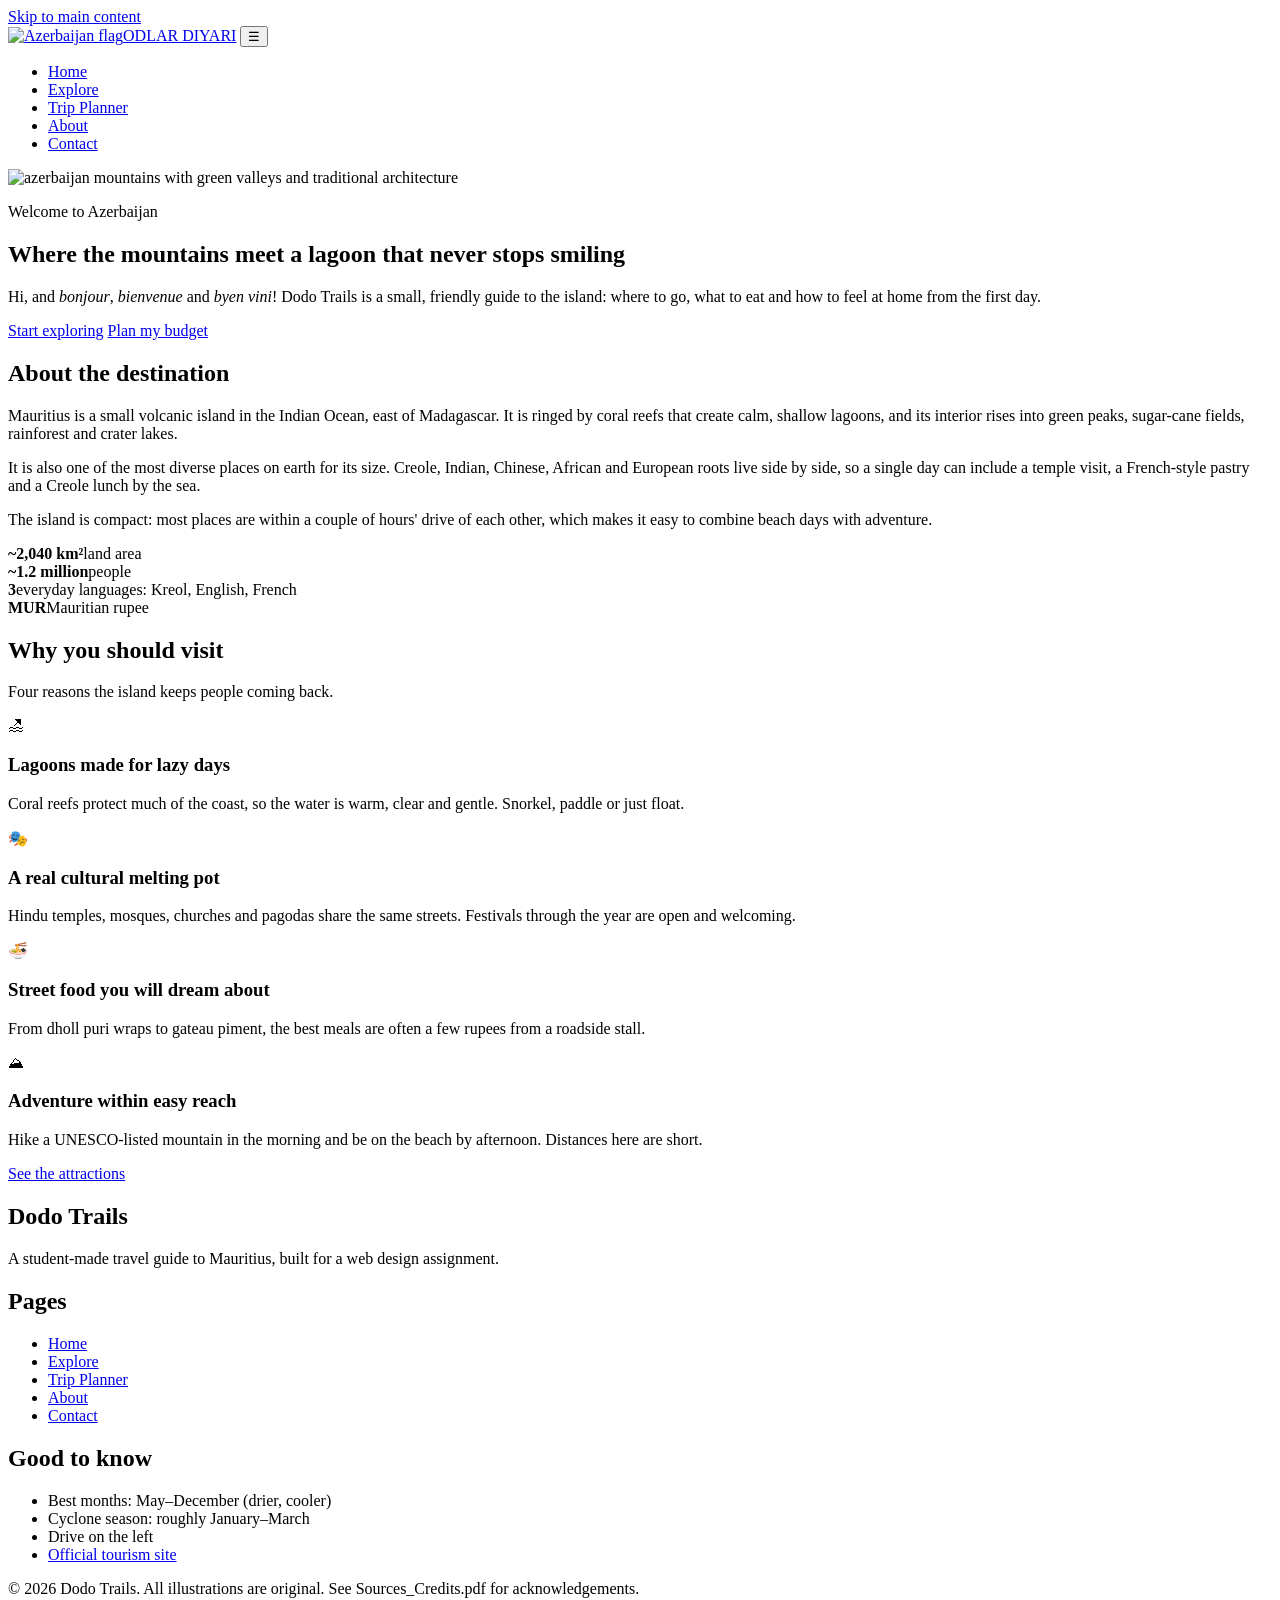
==== index.html @ 38f451b3 "addition of images" ====
<!DOCTYPE html>
<html lang="en">
<head>
  <meta charset="UTF-8">
  <meta name="viewport" content="width=device-width, initial-scale=1">
  <meta name="description" content="ODLAR DIYARI - Your guide to Azerbaijan: discover ancient heritage, breathtaking mountains, vibrant culture, and unforgettable adventures in the Land of Fire.">
  <title>ODLAR DIYARI | Discover Azerbaijan</title>
  <link rel="icon" type="image/svg+xml" href="images/azerbaijan-flag.png">
  <link rel="stylesheet" href="css/style.css">
</head>
<body>
  <a class="skip-link" href="#main">Skip to main content</a>

  <header class="site-header">
    <nav class="container nav" aria-label="Main navigation">
      <a class="brand" href="index.html"><img src="images/azerbaijan-flag.svg" alt="Azerbaijan flag">ODLAR DIYARI</a>
      <button class="nav__toggle" aria-expanded="false" aria-controls="menu" aria-label="Toggle menu">&#9776;</button>
      <ul class="nav__list" id="menu">
        <li><a href="index.html" aria-current="page">Home</a></li>
        <li><a href="explore.html">Explore</a></li>
        <li><a href="planner.html">Trip Planner</a></li>
        <li><a href="about.html">About</a></li>
        <li><a href="contact.html">Contact</a></li>
      </ul>
    </nav>
  </header>

  <main id="main">
    <!-- Hero banner -->
    <section class="hero" aria-labelledby="hero-title">
      <img class="hero__img" src="images/azerbaijan-mountains.jpg" alt="azerbaijan mountains with green valleys and traditional architecture" loading="lazy">
      <div class="hero__overlay">
        <div class="container hero__text">
          <p class="eyebrow">Welcome to Azerbaijan</p>
          <h1 id="hero-title">Where the mountains meet a lagoon that never stops smiling</h1>
          <p>Hi, and <em>bonjour</em>, <em>bienvenue</em> and <em>byen vini</em>! Dodo Trails is a small, friendly guide to the island: where to go, what to eat and how to feel at home from the first day.</p>
          <div class="btn-row">
            <a class="btn" href="explore.html">Start exploring</a>
            <a class="btn btn--ghost" href="planner.html">Plan my budget</a>
          </div>
        </div>
      </div>
    </section>

    <!-- About the destination -->
    <section class="section" aria-labelledby="about-dest">
      <div class="container grid grid--2">
        <div>
          <h2 id="about-dest">About the destination</h2>
          <p>Mauritius is a small volcanic island in the Indian Ocean, east of Madagascar. It is ringed by coral reefs that create calm, shallow lagoons, and its interior rises into green peaks, sugar-cane fields, rainforest and crater lakes.</p>
          <p>It is also one of the most diverse places on earth for its size. Creole, Indian, Chinese, African and European roots live side by side, so a single day can include a temple visit, a French-style pastry and a Creole lunch by the sea.</p>
          <p>The island is compact: most places are within a couple of hours' drive of each other, which makes it easy to combine beach days with adventure.</p>
        </div>
        <div>
          <div class="facts" role="list" aria-label="Quick facts">
            <div class="fact" role="listitem"><strong>~2,040 km&sup2;</strong>land area</div>
            <div class="fact" role="listitem"><strong>~1.2 million</strong>people</div>
            <div class="fact" role="listitem"><strong>3</strong>everyday languages: Kreol, English, French</div>
            <div class="fact" role="listitem"><strong>MUR</strong>Mauritian rupee</div>
          </div>
        </div>
      </div>
    </section>

    <!-- Reasons to visit -->
    <section class="section section--alt" aria-labelledby="reasons">
      <div class="container">
        <h2 id="reasons">Why you should visit</h2>
        <p class="section__intro">Four reasons the island keeps people coming back.</p>
        <div class="grid grid--3 mt">
          <article class="card card--reason">
            <span class="icon" aria-hidden="true">&#127958;</span>
            <h3>Lagoons made for lazy days</h3>
            <p>Coral reefs protect much of the coast, so the water is warm, clear and gentle. Snorkel, paddle or just float.</p>
          </article>
          <article class="card card--reason">
            <span class="icon" aria-hidden="true">&#127917;</span>
            <h3>A real cultural melting pot</h3>
            <p>Hindu temples, mosques, churches and pagodas share the same streets. Festivals through the year are open and welcoming.</p>
          </article>
          <article class="card card--reason">
            <span class="icon" aria-hidden="true">&#127836;</span>
            <h3>Street food you will dream about</h3>
            <p>From dholl puri wraps to gateau piment, the best meals are often a few rupees from a roadside stall.</p>
          </article>
          <article class="card card--reason">
            <span class="icon" aria-hidden="true">&#9968;</span>
            <h3>Adventure within easy reach</h3>
            <p>Hike a UNESCO-listed mountain in the morning and be on the beach by afternoon. Distances here are short.</p>
          </article>
        </div>
        <p class="center mt"><a class="btn" href="explore.html">See the attractions</a></p>
      </div>
    </section>
  </main>

  <footer class="site-footer">
    <div class="container grid grid--3">
      <div>
        <h2>Dodo Trails</h2>
        <p>A student-made travel guide to Mauritius, built for a web design assignment.</p>
      </div>
      <div>
        <h2>Pages</h2>
        <ul>
          <li><a href="index.html">Home</a></li>
          <li><a href="explore.html">Explore</a></li>
          <li><a href="planner.html">Trip Planner</a></li>
          <li><a href="about.html">About</a></li>
          <li><a href="contact.html">Contact</a></li>
        </ul>
      </div>
      <div>
        <h2>Good to know</h2>
        <ul>
          <li>Best months: May&ndash;December (drier, cooler)</li>
          <li>Cyclone season: roughly January&ndash;March</li>
          <li>Drive on the left</li>
          <li><a href="https://www.mymauritius.travel" target="_blank" rel="noopener noreferrer">Official tourism site</a></li>
        </ul>
      </div>
    </div>
    <div class="container footer__bottom">
      &copy; <span id="year">2026</span> Dodo Trails. All illustrations are original. See Sources_Credits.pdf for acknowledgements.
    </div>
  </footer>
  <script src="js/script.js"></script>
</body>
</html>
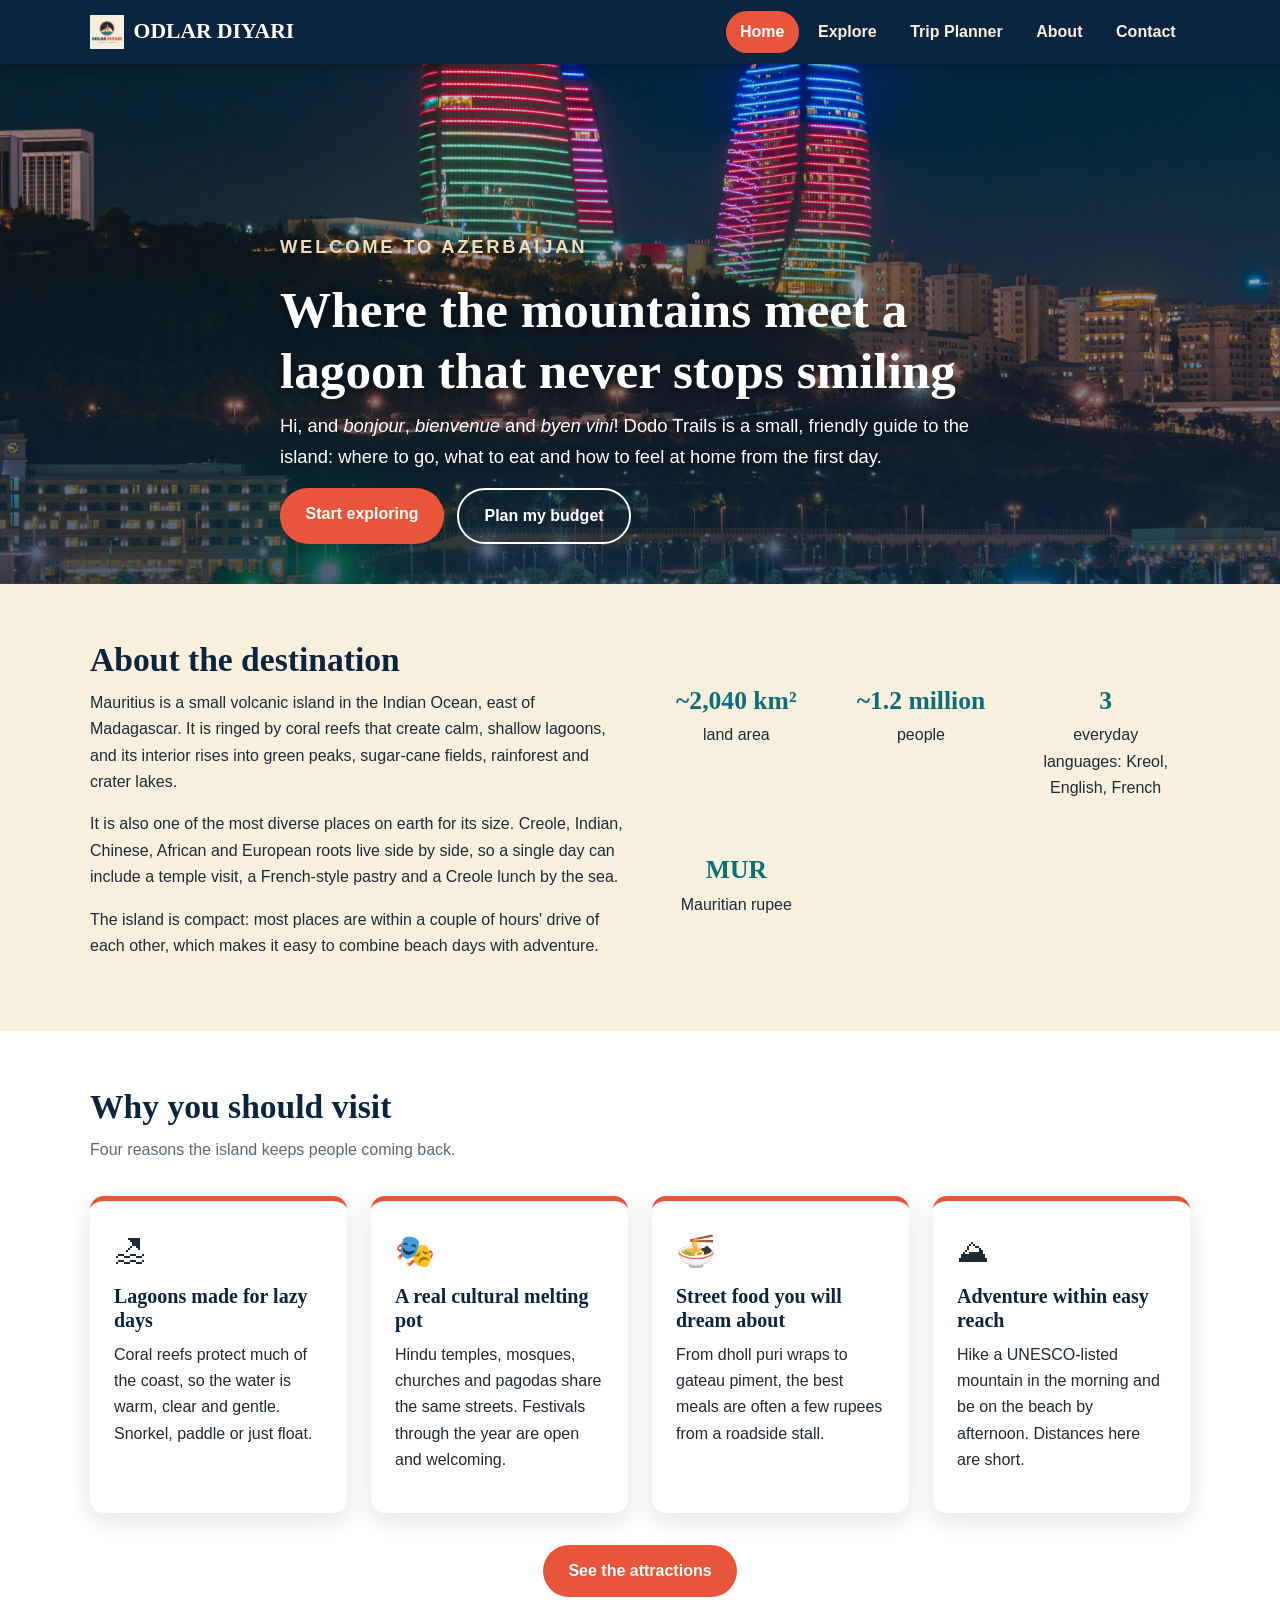
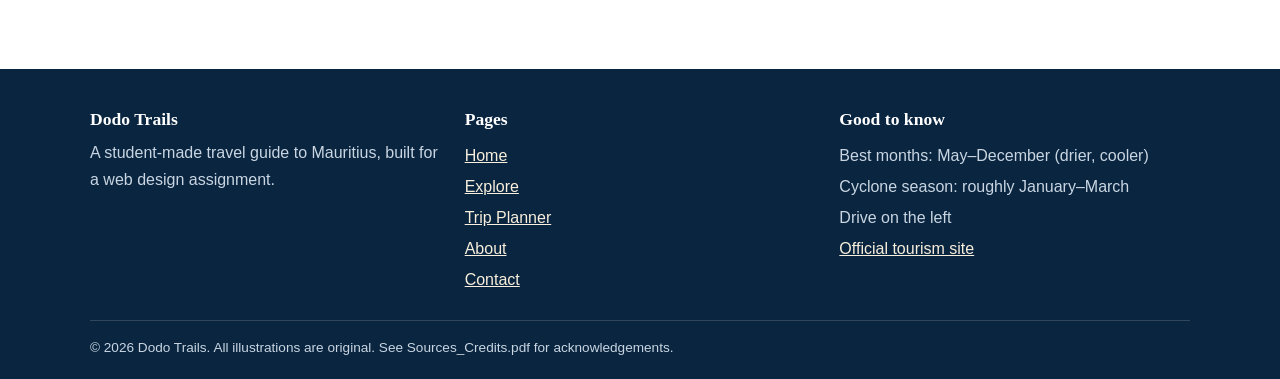
==== commit 9bc2ce4d: "adding logo images and editing index.html" ====
--- a/index.html
+++ b/index.html
@@ -5,15 +5,15 @@
   <meta name="viewport" content="width=device-width, initial-scale=1">
   <meta name="description" content="ODLAR DIYARI - Your guide to Azerbaijan: discover ancient heritage, breathtaking mountains, vibrant culture, and unforgettable adventures in the Land of Fire.">
   <title>ODLAR DIYARI | Discover Azerbaijan</title>
-  <link rel="icon" type="image/svg+xml" href="images/azerbaijan-flag.png">
-  <link rel="stylesheet" href="css/style.css">
+  <link rel="icon" type="image/png" href="odlar-diyari-favicon-512.png">
+  <link rel="stylesheet" href="css/styles.css">
 </head>
 <body>
   <a class="skip-link" href="#main">Skip to main content</a>
 
   <header class="site-header">
     <nav class="container nav" aria-label="Main navigation">
-      <a class="brand" href="index.html"><img src="images/azerbaijan-flag.svg" alt="Azerbaijan flag">ODLAR DIYARI</a>
+      <a class="brand" href="index.html"><img src="images/odlar-diyari-logo-stacked.png" alt="Azerbaijan night view">ODLAR DIYARI</a>
       <button class="nav__toggle" aria-expanded="false" aria-controls="menu" aria-label="Toggle menu">&#9776;</button>
       <ul class="nav__list" id="menu">
         <li><a href="index.html" aria-current="page">Home</a></li>
@@ -28,7 +28,7 @@
   <main id="main">
     <!-- Hero banner -->
     <section class="hero" aria-labelledby="hero-title">
-      <img class="hero__img" src="images/azerbaijan-mountains.jpg" alt="azerbaijan mountains with green valleys and traditional architecture" loading="lazy">
+      <img class="hero__img" src="images/azerbaijan_nightview.jpg" alt="azerbaijan mountains with green valleys and traditional architecture" loading="lazy">
       <div class="hero__overlay">
         <div class="container hero__text">
           <p class="eyebrow">Welcome to Azerbaijan</p>
--- a/css/styles.css
+++ b/css/styles.css
@@ -0,0 +1,212 @@
+/* 1. Design tokens ---------------------------------------- */
+:root {
+  --lagoon: #0b6e79;
+  --lagoon-dark: #08505a;
+  --navy: #0a2540;
+  --coral: #e8553a;
+  --coral-dark: #c43f27;
+  --sand: #f8efdc;
+  --sand-dark: #ecdcb8;
+  --leaf: #2f7d4f;
+  --ink: #1d2b36;
+  --muted: #5a6b78;
+  --white: #ffffff;
+  --radius: 14px;
+  --shadow: 0 8px 24px rgba(10, 37, 64, 0.12);
+  --max: 1100px;
+  --font-body: "Segoe UI", Roboto, "Helvetica Neue", Arial, sans-serif;
+  --font-head: Georgia, "Times New Roman", serif;
+}
+
+/* 2. Base -------------------------------------------------- */
+*, *::before, *::after { box-sizing: border-box; }
+html { scroll-behavior: smooth; }
+body {
+  margin: 0;
+  font-family: var(--font-body);
+  color: var(--ink);
+  background: var(--sand);
+  line-height: 1.65;
+}
+img { max-width: 100%; height: auto; display: block; }
+h1, h2, h3 { font-family: var(--font-head); line-height: 1.2; color: var(--navy); margin: 0 0 .6rem; }
+h1 { font-size: clamp(2rem, 5vw, 3.2rem); }
+h2 { font-size: clamp(1.5rem, 3vw, 2.1rem); }
+h3 { font-size: 1.25rem; }
+p { margin: 0 0 1rem; }
+a { color: var(--lagoon); }
+a:hover { color: var(--coral-dark); }
+:focus-visible { outline: 3px solid var(--coral); outline-offset: 3px; }
+
+.skip-link {
+  position: absolute; left: -999px; top: 0;
+  background: var(--navy); color: var(--white); padding: .6rem 1rem; z-index: 200;
+}
+.skip-link:focus { left: 0; }
+
+/* 3. Layout ------------------------------------------------ */
+.container { width: min(100% - 2rem, var(--max)); margin-inline: auto; }
+.section { padding: 3.5rem 0; }
+.section--alt { background: var(--white); }
+.section__intro { max-width: 640px; color: var(--muted); }
+.grid { display: grid; gap: 1.5rem; }
+.grid--3 { grid-template-columns: repeat(auto-fit, minmax(250px, 1fr)); }
+.grid--2 { grid-template-columns: repeat(auto-fit, minmax(300px, 1fr)); }
+
+/* 4. Header / navigation ---------------------------------- */
+.site-header {
+  background: var(--navy);
+  position: sticky; top: 0; z-index: 100;
+  box-shadow: 0 2px 10px rgba(0,0,0,.25);
+}
+.nav { display: flex; align-items: center; justify-content: space-between; min-height: 64px; }
+.brand {
+  display: flex; align-items: center; gap: .6rem;
+  color: var(--white); text-decoration: none;
+  font-family: var(--font-head); font-size: 1.35rem; font-weight: bold;
+}
+.brand img { width: 34px; height: 34px; }
+.brand:hover { color: var(--sand); }
+.nav__toggle {
+  display: none; background: none; border: 2px solid var(--sand);
+  color: var(--sand); font-size: 1.3rem; border-radius: 8px; padding: .2rem .6rem; cursor: pointer;
+}
+.nav__list { list-style: none; display: flex; gap: .3rem; margin: 0; padding: 0; }
+.nav__list a {
+  display: block; padding: .5rem .9rem; border-radius: 999px;
+  color: var(--sand); text-decoration: none; font-weight: 600;
+}
+.nav__list a:hover { background: rgba(255,255,255,.12); color: var(--white); }
+.nav__list a[aria-current="page"] { background: var(--coral); color: var(--white); }
+
+/* 5. Hero -------------------------------------------------- */
+.hero { position: relative; color: var(--white); background: var(--lagoon-dark); overflow: hidden; }
+.hero__img { width: 100%; height: 520px; object-fit: cover; }
+.hero__overlay {
+  position: absolute; inset: 0;
+  background: linear-gradient(180deg, rgba(10,37,64,.15) 0%, rgba(10,37,64,.72) 100%);
+  display: flex; align-items: flex-end;
+}
+.hero__text { padding-bottom: 2.5rem; max-width: 720px; }
+.hero__text h1 { color: var(--white); text-shadow: 0 2px 10px rgba(0,0,0,.4); }
+.hero__text p { font-size: 1.15rem; text-shadow: 0 1px 6px rgba(0,0,0,.5); }
+.eyebrow { text-transform: uppercase; letter-spacing: .15em; font-size: .8rem; font-weight: 700; color: var(--sand-dark); }
+.page-banner { background: linear-gradient(135deg, var(--lagoon), var(--navy)); color: var(--white); padding: 3rem 0; }
+.page-banner h1 { color: var(--white); margin-bottom: .3rem; }
+.page-banner p { margin: 0; max-width: 640px; color: #dff3f4; }
+
+.btn {
+  display: inline-block; background: var(--coral); color: var(--white);
+  border: 0; border-radius: 999px; padding: .8rem 1.6rem;
+  font: inherit; font-weight: 700; text-decoration: none; cursor: pointer;
+  transition: transform .15s ease, background .15s ease;
+}
+.btn:hover { background: var(--coral-dark); color: var(--white); transform: translateY(-2px); }
+.btn--ghost { background: transparent; border: 2px solid var(--white); }
+.btn--ghost:hover { background: var(--white); color: var(--navy); }
+.btn-row { display: flex; gap: .8rem; flex-wrap: wrap; margin-top: 1rem; }
+
+/* 6. Cards ------------------------------------------------- */
+.card {
+  background: var(--white); border-radius: var(--radius);
+  box-shadow: var(--shadow); overflow: hidden; display: flex; flex-direction: column;
+}
+.card__body { padding: 1.2rem 1.3rem 1.4rem; }
+.card--reason { padding: 1.5rem; border-top: 5px solid var(--coral); }
+.card--reason .icon { font-size: 2rem; display: block; margin-bottom: .4rem; }
+.facts { display: grid; grid-template-columns: repeat(auto-fit, minmax(150px, 1fr)); gap: 1rem; margin-top: 1.5rem; }
+.fact { background: var(--sand); border-radius: var(--radius); padding: 1rem; text-align: center; }
+.fact strong { display: block; font-family: var(--font-head); font-size: 1.6rem; color: var(--lagoon); }
+
+/* 7. Explore ----------------------------------------------- */
+.attraction { display: grid; grid-template-columns: 1fr 1fr; gap: 2rem; align-items: center; margin-bottom: 2.5rem; }
+.attraction:nth-child(even) .attraction__img { order: 2; }
+.attraction__img { border-radius: var(--radius); box-shadow: var(--shadow); width: 100%; }
+.tag { display: inline-block; background: var(--sand-dark); color: var(--navy); border-radius: 999px; padding: .15rem .7rem; font-size: .8rem; font-weight: 700; margin-right: .3rem; }
+.dish-list { list-style: none; padding: 0; margin: 0; }
+.dish-list li { padding: .6rem 0; border-bottom: 1px dashed var(--sand-dark); }
+.dish-list strong { color: var(--coral-dark); }
+.callout { background: var(--lagoon); color: var(--white); border-radius: var(--radius); padding: 1.5rem 1.8rem; }
+.callout a { color: var(--sand); font-weight: 700; }
+
+/* 8. About ------------------------------------------------- */
+.profile { display: grid; grid-template-columns: 220px 1fr; gap: 2rem; align-items: center; }
+.profile__pic { width: 220px; height: 220px; border-radius: 50%; border: 6px solid var(--white); box-shadow: var(--shadow); object-fit: cover; }
+.skill-list { list-style: none; padding: 0; margin: 0; display: flex; flex-wrap: wrap; gap: .5rem; }
+.skill-list li { background: var(--navy); color: var(--sand); border-radius: 999px; padding: .3rem .9rem; font-size: .9rem; }
+.skill-list--soft li { background: var(--coral); color: var(--white); }
+.contact-list { list-style: none; padding: 0; margin: 0; }
+.contact-list li { padding: .4rem 0; }
+
+/* 9. Forms ------------------------------------------------- */
+.form-card { background: var(--white); border-radius: var(--radius); box-shadow: var(--shadow); padding: 2rem; }
+fieldset { border: 1px solid var(--sand-dark); border-radius: var(--radius); margin: 0 0 1.4rem; padding: 1rem 1.2rem 1.2rem; }
+legend { font-weight: 700; color: var(--navy); padding: 0 .5rem; }
+.field { margin-bottom: 1rem; }
+.field label, .field .label { display: block; font-weight: 600; margin-bottom: .3rem; }
+.req { color: var(--coral-dark); }
+input[type="text"], input[type="email"], input[type="tel"], input[type="date"],
+input[type="number"], select, textarea {
+  width: 100%; font: inherit; padding: .65rem .8rem;
+  border: 2px solid var(--sand-dark); border-radius: 10px; background: #fffdf8; color: var(--ink);
+}
+input:focus, select:focus, textarea:focus { border-color: var(--lagoon); outline: none; box-shadow: 0 0 0 3px rgba(11,110,121,.2); }
+input:user-invalid, textarea:user-invalid, select:user-invalid { border-color: var(--coral); }
+textarea { min-height: 130px; resize: vertical; }
+.inline-options { display: flex; flex-wrap: wrap; gap: .4rem 1.4rem; }
+.inline-options label { font-weight: 400; display: flex; align-items: center; gap: .4rem; margin: 0; }
+input[type="range"] { width: 100%; accent-color: var(--coral); }
+.hint { font-size: .85rem; color: var(--muted); margin: .25rem 0 0; }
+.confirmation { display: none; border: 3px solid var(--leaf); background: #eaf6ee; border-radius: var(--radius); padding: 1.5rem 1.8rem; margin-bottom: 1.5rem; }
+.confirmation.is-visible { display: block; animation: pop .35s ease; }
+.confirmation h2 { color: var(--leaf); }
+.confirmation ol { padding-left: 1.2rem; }
+@keyframes pop { from { opacity: 0; transform: translateY(-8px); } to { opacity: 1; transform: none; } }
+
+/* 10. Planner ---------------------------------------------- */
+.planner { display: grid; grid-template-columns: 1.2fr 1fr; gap: 2rem; align-items: start; }
+.result { background: var(--navy); color: var(--white); border-radius: var(--radius); padding: 1.6rem; position: sticky; top: 84px; }
+.result h2 { color: var(--white); }
+.result table { width: 100%; border-collapse: collapse; margin: 1rem 0; }
+.result td { padding: .4rem 0; border-bottom: 1px solid rgba(255,255,255,.2); }
+.result td:last-child { text-align: right; }
+.result .total td { font-weight: 700; font-size: 1.2rem; border-bottom: 0; color: var(--sand); }
+.result .note { font-size: .82rem; color: #bcd0e0; }
+.check-grid { display: grid; gap: .5rem; }
+.check-grid label { display: flex; gap: .6rem; align-items: center; background: var(--sand); border-radius: 10px; padding: .6rem .8rem; font-weight: 400; margin: 0; }
+.check-grid .price { margin-left: auto; color: var(--muted); font-size: .9rem; white-space: nowrap; }
+
+/* 11. Footer ----------------------------------------------- */
+.site-footer { background: var(--navy); color: #c9d6e2; padding: 2.5rem 0 1.2rem; margin-top: 0; }
+.site-footer h2 { color: var(--white); font-size: 1.1rem; }
+.site-footer a { color: var(--sand); }
+.site-footer ul { list-style: none; margin: 0; padding: 0; }
+.site-footer li { padding: .15rem 0; }
+.footer__bottom { border-top: 1px solid rgba(255,255,255,.15); margin-top: 1.5rem; padding-top: 1rem; font-size: .85rem; }
+
+/* 12. Utilities -------------------------------------------- */
+.center { text-align: center; }
+.mt { margin-top: 2rem; }
+.visually-hidden { position: absolute; width: 1px; height: 1px; overflow: hidden; clip: rect(0 0 0 0); white-space: nowrap; }
+
+/* 13. Responsive ------------------------------------------- */
+@media (max-width: 800px) {
+  .nav__toggle { display: block; }
+  .nav__list {
+    display: none; position: absolute; top: 64px; left: 0; right: 0;
+    flex-direction: column; background: var(--navy); padding: .6rem 1rem 1rem; gap: .2rem;
+  }
+  .nav__list.is-open { display: flex; }
+  .hero__img { height: 420px; }
+  .attraction, .profile, .planner { grid-template-columns: 1fr; }
+  .attraction:nth-child(even) .attraction__img { order: 0; }
+  .profile__pic { margin-inline: auto; }
+  .result { position: static; }
+}
+@media (prefers-reduced-motion: reduce) {
+  * { animation: none !important; transition: none !important; scroll-behavior: auto !important; }
+}
+@media print {
+  .site-header, .site-footer, .btn { display: none; }
+  body { background: #fff; }
+}
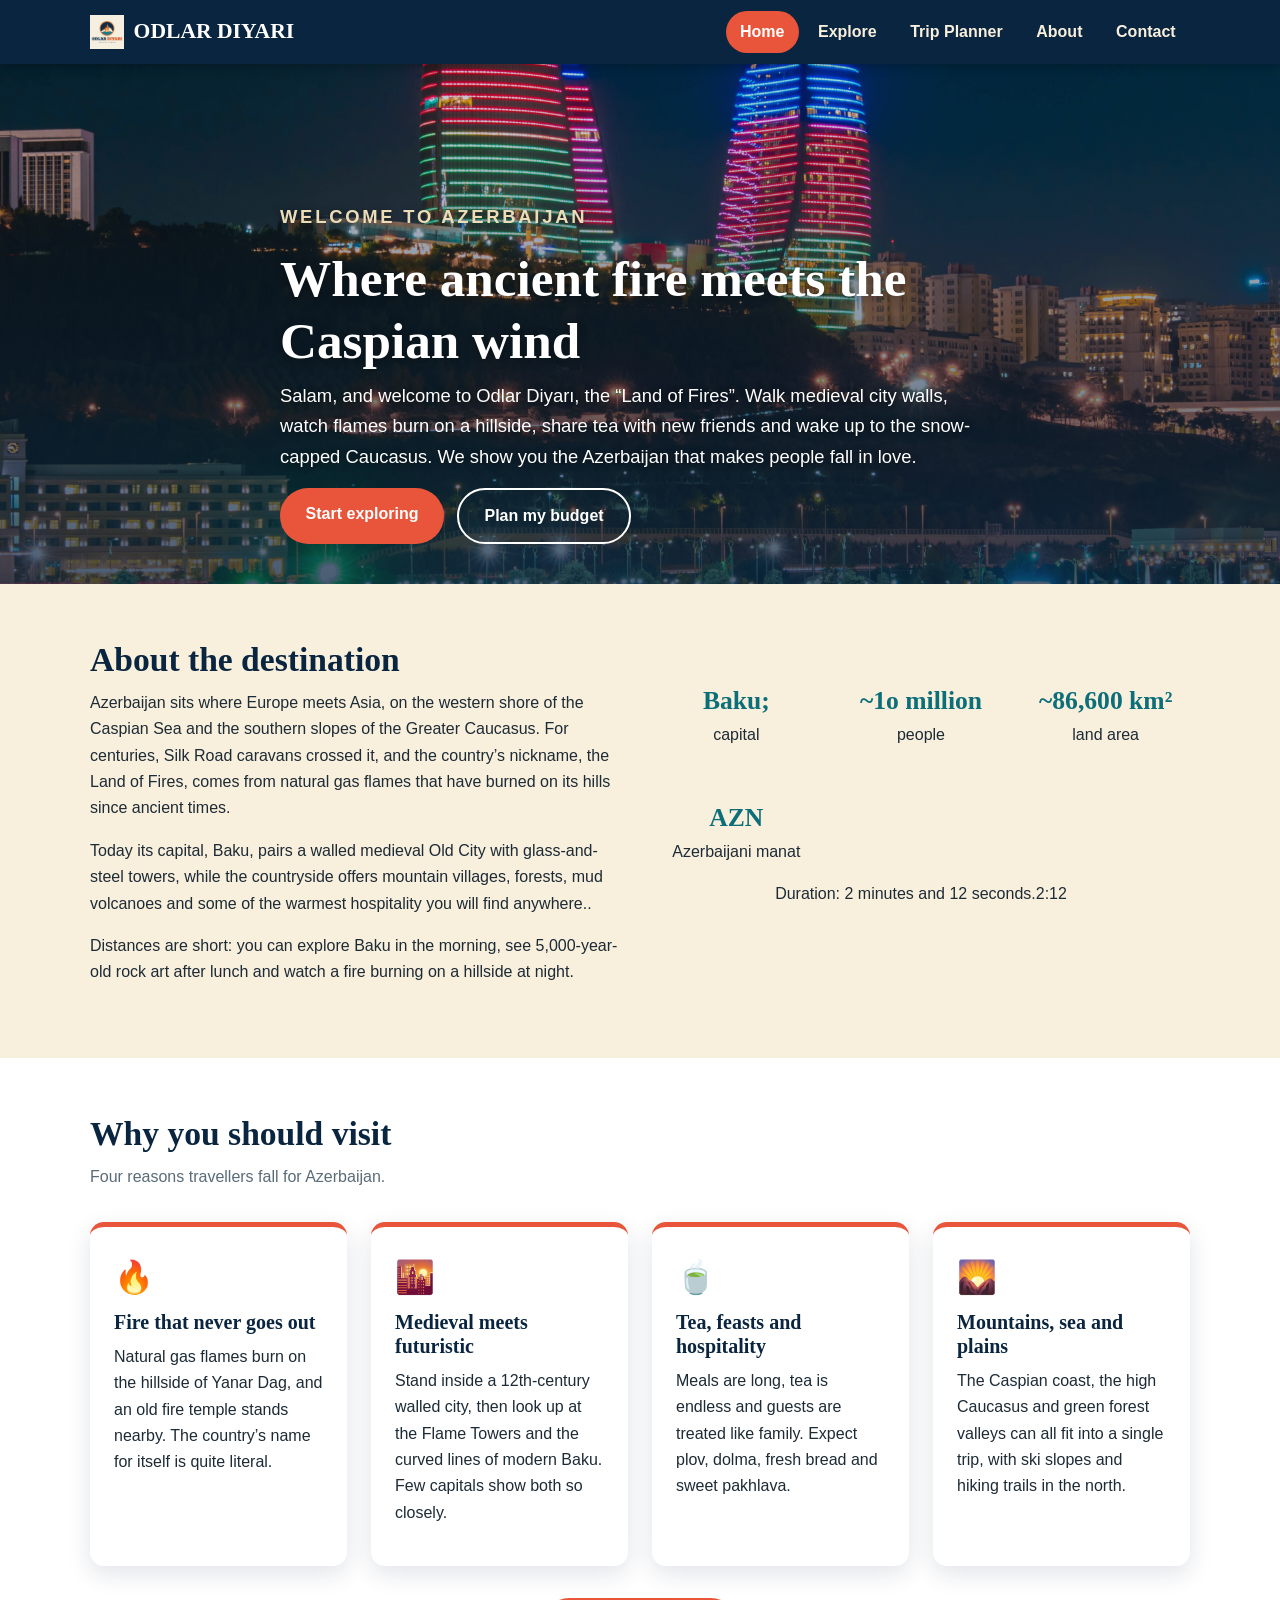
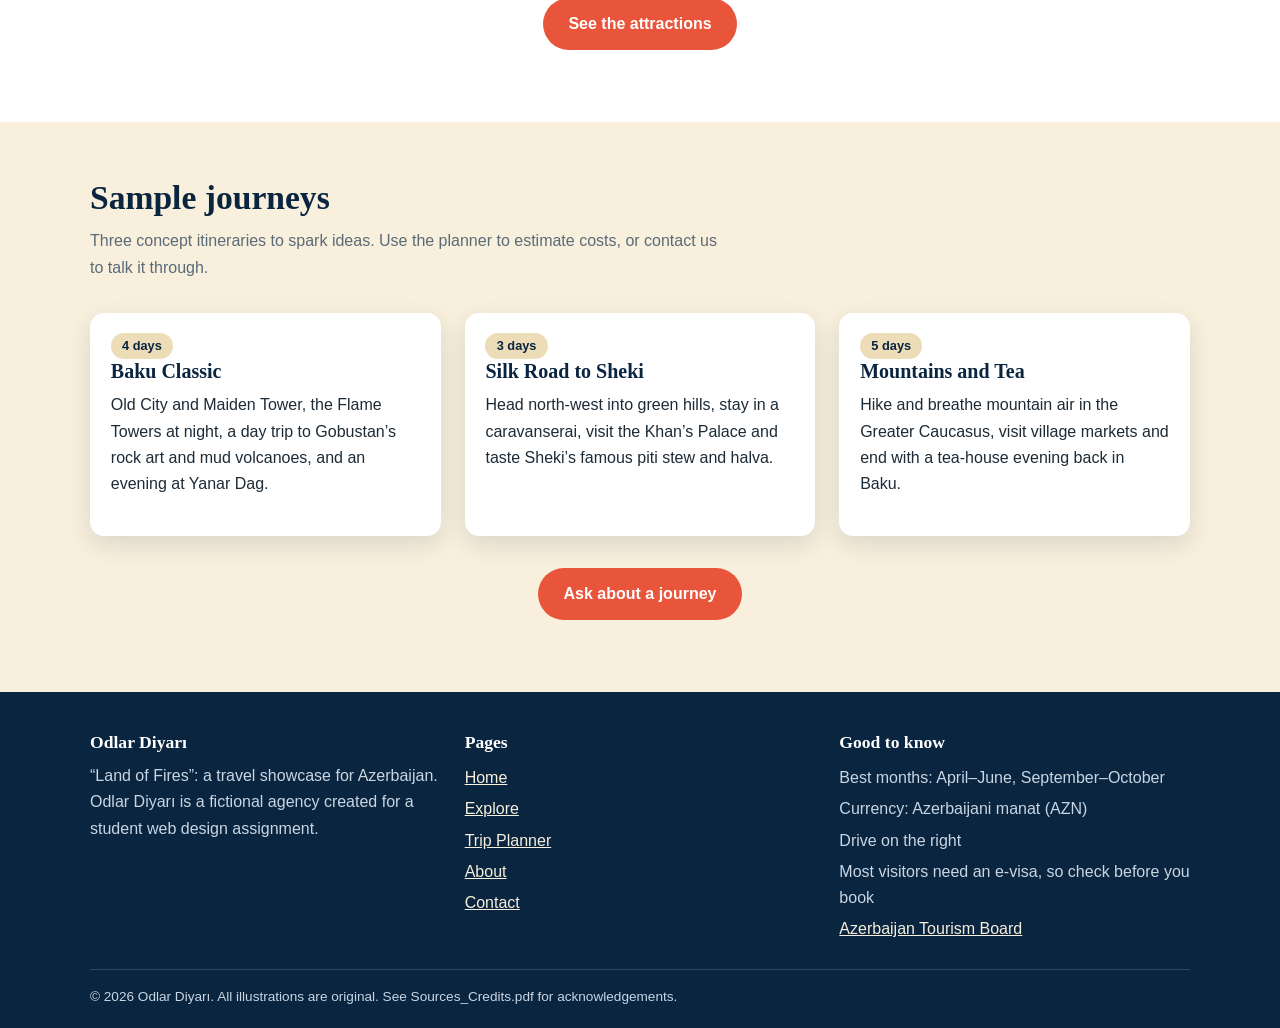
==== commit 3e4c6d62: "adding explore images editing explore file" ====
--- a/index.html
+++ b/index.html
@@ -5,7 +5,7 @@
   <meta name="viewport" content="width=device-width, initial-scale=1">
   <meta name="description" content="ODLAR DIYARI - Your guide to Azerbaijan: discover ancient heritage, breathtaking mountains, vibrant culture, and unforgettable adventures in the Land of Fire.">
   <title>ODLAR DIYARI | Discover Azerbaijan</title>
-  <link rel="icon" type="image/png" href="odlar-diyari-favicon-512.png">
+  <link rel="icon" type="image/png" href="images/logo/odlar-diyari-favicon-512.png">
   <link rel="stylesheet" href="css/styles.css">
 </head>
 <body>
@@ -13,7 +13,7 @@
 
   <header class="site-header">
     <nav class="container nav" aria-label="Main navigation">
-      <a class="brand" href="index.html"><img src="images/odlar-diyari-logo-stacked.png" alt="Azerbaijan night view">ODLAR DIYARI</a>
+      <a class="brand" href="index.html"><img src="images/logo/odlar-diyari-logo-stacked.png" alt="Azerbaijan night view">ODLAR DIYARI</a>
       <button class="nav__toggle" aria-expanded="false" aria-controls="menu" aria-label="Toggle menu">&#9776;</button>
       <ul class="nav__list" id="menu">
         <li><a href="index.html" aria-current="page">Home</a></li>
@@ -28,12 +28,12 @@
   <main id="main">
     <!-- Hero banner -->
     <section class="hero" aria-labelledby="hero-title">
-      <img class="hero__img" src="images/azerbaijan_nightview.jpg" alt="azerbaijan mountains with green valleys and traditional architecture" loading="lazy">
+      <img class="hero__img" src="images/index/azerbaijan_nightview.jpg" alt="azerbaijan mountains with green valleys and traditional architecture" loading="lazy">
       <div class="hero__overlay">
         <div class="container hero__text">
           <p class="eyebrow">Welcome to Azerbaijan</p>
-          <h1 id="hero-title">Where the mountains meet a lagoon that never stops smiling</h1>
-          <p>Hi, and <em>bonjour</em>, <em>bienvenue</em> and <em>byen vini</em>! Dodo Trails is a small, friendly guide to the island: where to go, what to eat and how to feel at home from the first day.</p>
+          <h1 id="hero-title">Where ancient fire meets the Caspian wind</h1>
+          <p>Salam, and welcome to Odlar Diyarı, the &ldquo;Land of Fires&rdquo;. Walk medieval city walls, watch flames burn on a hillside, share tea with new friends and wake up to the snow-capped Caucasus. We show you the Azerbaijan that makes people fall in love.</p>
           <div class="btn-row">
             <a class="btn" href="explore.html">Start exploring</a>
             <a class="btn btn--ghost" href="planner.html">Plan my budget</a>
@@ -47,17 +47,18 @@
       <div class="container grid grid--2">
         <div>
           <h2 id="about-dest">About the destination</h2>
-          <p>Mauritius is a small volcanic island in the Indian Ocean, east of Madagascar. It is ringed by coral reefs that create calm, shallow lagoons, and its interior rises into green peaks, sugar-cane fields, rainforest and crater lakes.</p>
-          <p>It is also one of the most diverse places on earth for its size. Creole, Indian, Chinese, African and European roots live side by side, so a single day can include a temple visit, a French-style pastry and a Creole lunch by the sea.</p>
-          <p>The island is compact: most places are within a couple of hours' drive of each other, which makes it easy to combine beach days with adventure.</p>
+          <p>Azerbaijan sits where Europe meets Asia, on the western shore of the Caspian Sea and the southern slopes of the Greater Caucasus. For centuries, Silk Road caravans crossed it, and the country&rsquo;s nickname, the Land of Fires, comes from natural gas flames that have burned on its hills since ancient times.</p>
+          <p>Today its capital, Baku, pairs a walled medieval Old City with glass-and-steel towers, while the countryside offers mountain villages, forests, mud volcanoes and some of the warmest hospitality you will find anywhere..</p>
+          <p>Distances are short: you can explore Baku in the morning, see 5,000-year-old rock art after lunch and watch a fire burning on a hillside at night.</p>
         </div>
         <div>
           <div class="facts" role="list" aria-label="Quick facts">
-            <div class="fact" role="listitem"><strong>~2,040 km&sup2;</strong>land area</div>
-            <div class="fact" role="listitem"><strong>~1.2 million</strong>people</div>
-            <div class="fact" role="listitem"><strong>3</strong>everyday languages: Kreol, English, French</div>
-            <div class="fact" role="listitem"><strong>MUR</strong>Mauritian rupee</div>
+            <div class="fact" role="listitem"><strong>Baku;</strong>capital</div>
+            <div class="fact" role="listitem"><strong>~1o million</strong>people</div>
+            <div class="fact" role="listitem"><strong>~86,600 km&sup2;</strong>land area</div>
+            <div class="fact" role="listitem"><strong>AZN</strong>Azerbaijani manat</div>
           </div>
+          <div class="center"><span class="mw-default-size mw-default-audio-height" typeof="mw:File"><span><span class="mw-tmh-player audio mw-file-element" style="width: 250px;"><audio preload="none" data-mw-tmh="" height="32" width="250" style="width: 250px;" resource="https://en.wikipedia.org/wiki/File:Azərbaycan_marşı_instrumental.ogg" data-durationhint="132" class="" playsinline="" id="undefined_placeholder" disabled="disabled" tabindex="-1"></audio><a class="mw-tmh-play" href="https://en.wikipedia.org/wiki/File:Azərbaycan_marşı_instrumental.ogg" title="Play audio" role="button"><span class="mw-tmh-play-icon notheme"></span></a><span class="mw-tmh-duration mw-tmh-label"><span class="sr-only">Duration: 2 minutes and 12 seconds.</span><span aria-hidden="true">2:12</span></span></span></span></span></div>
         </div>
       </div>
     </section>
@@ -66,30 +67,55 @@
     <section class="section section--alt" aria-labelledby="reasons">
       <div class="container">
         <h2 id="reasons">Why you should visit</h2>
-        <p class="section__intro">Four reasons the island keeps people coming back.</p>
+        <p class="section__intro">Four reasons travellers fall for Azerbaijan.</p>
         <div class="grid grid--3 mt">
           <article class="card card--reason">
-            <span class="icon" aria-hidden="true">&#127958;</span>
-            <h3>Lagoons made for lazy days</h3>
-            <p>Coral reefs protect much of the coast, so the water is warm, clear and gentle. Snorkel, paddle or just float.</p>
+            <span class="icon" aria-hidden="true">&#128293;</span>
+            <h3>Fire that never goes out</h3>
+            <p>Natural gas flames burn on the hillside of Yanar Dag, and an old fire temple stands nearby. The country&rsquo;s name for itself is quite literal.</p>
           </article>
           <article class="card card--reason">
-            <span class="icon" aria-hidden="true">&#127917;</span>
-            <h3>A real cultural melting pot</h3>
-            <p>Hindu temples, mosques, churches and pagodas share the same streets. Festivals through the year are open and welcoming.</p>
+            <span class="icon" aria-hidden="true">&#127751;</span>
+            <h3>Medieval meets futuristic</h3>
+            <p>Stand inside a 12th-century walled city, then look up at the Flame Towers and the curved lines of modern Baku. Few capitals show both so closely.</p>
           </article>
           <article class="card card--reason">
-            <span class="icon" aria-hidden="true">&#127836;</span>
-            <h3>Street food you will dream about</h3>
-            <p>From dholl puri wraps to gateau piment, the best meals are often a few rupees from a roadside stall.</p>
+            <span class="icon" aria-hidden="true">&#127861;</span>
+            <h3>Tea, feasts and hospitality</h3>
+            <p>Meals are long, tea is endless and guests are treated like family. Expect plov, dolma, fresh bread and sweet pakhlava.</p>
           </article>
           <article class="card card--reason">
-            <span class="icon" aria-hidden="true">&#9968;</span>
-            <h3>Adventure within easy reach</h3>
-            <p>Hike a UNESCO-listed mountain in the morning and be on the beach by afternoon. Distances here are short.</p>
+            <span class="icon" aria-hidden="true">&#127748;</span>
+            <h3>Mountains, sea and plains</h3>
+            <p>The Caspian coast, the high Caucasus and green forest valleys can all fit into a single trip, with ski slopes and hiking trails in the north.</p>
           </article>
         </div>
         <p class="center mt"><a class="btn" href="explore.html">See the attractions</a></p>
+      </div>
+    </section>
+
+    <section class="section" aria-labelledby="journeys">
+      <div class="container">
+        <h2 id="journeys">Sample journeys</h2>
+        <p class="section__intro">Three concept itineraries to spark ideas. Use the planner to estimate costs, or contact us to talk it through.</p>
+        <div class="grid grid--3 mt">
+          <article class="card"><div class="card__body">
+            <span class="tag">4 days</span>
+            <h3>Baku Classic</h3>
+            <p>Old City and Maiden Tower, the Flame Towers at night, a day trip to Gobustan&rsquo;s rock art and mud volcanoes, and an evening at Yanar Dag.</p>
+          </div></article>
+          <article class="card"><div class="card__body">
+            <span class="tag">3 days</span>
+            <h3>Silk Road to Sheki</h3>
+            <p>Head north-west into green hills, stay in a caravanserai, visit the Khan&rsquo;s Palace and taste Sheki&rsquo;s famous piti stew and halva.</p>
+          </div></article>
+          <article class="card"><div class="card__body">
+            <span class="tag">5 days</span>
+            <h3>Mountains and Tea</h3>
+            <p>Hike and breathe mountain air in the Greater Caucasus, visit village markets and end with a tea-house evening back in Baku.</p>
+          </div></article>
+        </div>
+        <p class="center mt"><a class="btn" href="contact.html">Ask about a journey</a></p>
       </div>
     </section>
   </main>
@@ -97,8 +123,8 @@
   <footer class="site-footer">
     <div class="container grid grid--3">
       <div>
-        <h2>Dodo Trails</h2>
-        <p>A student-made travel guide to Mauritius, built for a web design assignment.</p>
+        <h2>Odlar Diyarı</h2>
+        <p>&ldquo;Land of Fires&rdquo;: a travel showcase for Azerbaijan. Odlar Diyarı is a fictional agency created for a student web design assignment.</p>
       </div>
       <div>
         <h2>Pages</h2>
@@ -113,15 +139,16 @@
       <div>
         <h2>Good to know</h2>
         <ul>
-          <li>Best months: May&ndash;December (drier, cooler)</li>
-          <li>Cyclone season: roughly January&ndash;March</li>
-          <li>Drive on the left</li>
-          <li><a href="https://www.mymauritius.travel" target="_blank" rel="noopener noreferrer">Official tourism site</a></li>
+          <li>Best months: April&ndash;June, September&ndash;October</li>
+          <li>Currency: Azerbaijani manat (AZN)</li>
+          <li>Drive on the right</li>
+          <li>Most visitors need an e-visa, so check before you book</li>
+          <li><a href="https://tourismboard.az" target="_blank" rel="noopener noreferrer">Azerbaijan Tourism Board</a></li>
         </ul>
       </div>
     </div>
     <div class="container footer__bottom">
-      &copy; <span id="year">2026</span> Dodo Trails. All illustrations are original. See Sources_Credits.pdf for acknowledgements.
+      &copy; <span id="year">2026</span> Odlar Diyarı. All illustrations are original. See Sources_Credits.pdf for acknowledgements.
     </div>
   </footer>
   <script src="js/script.js"></script>
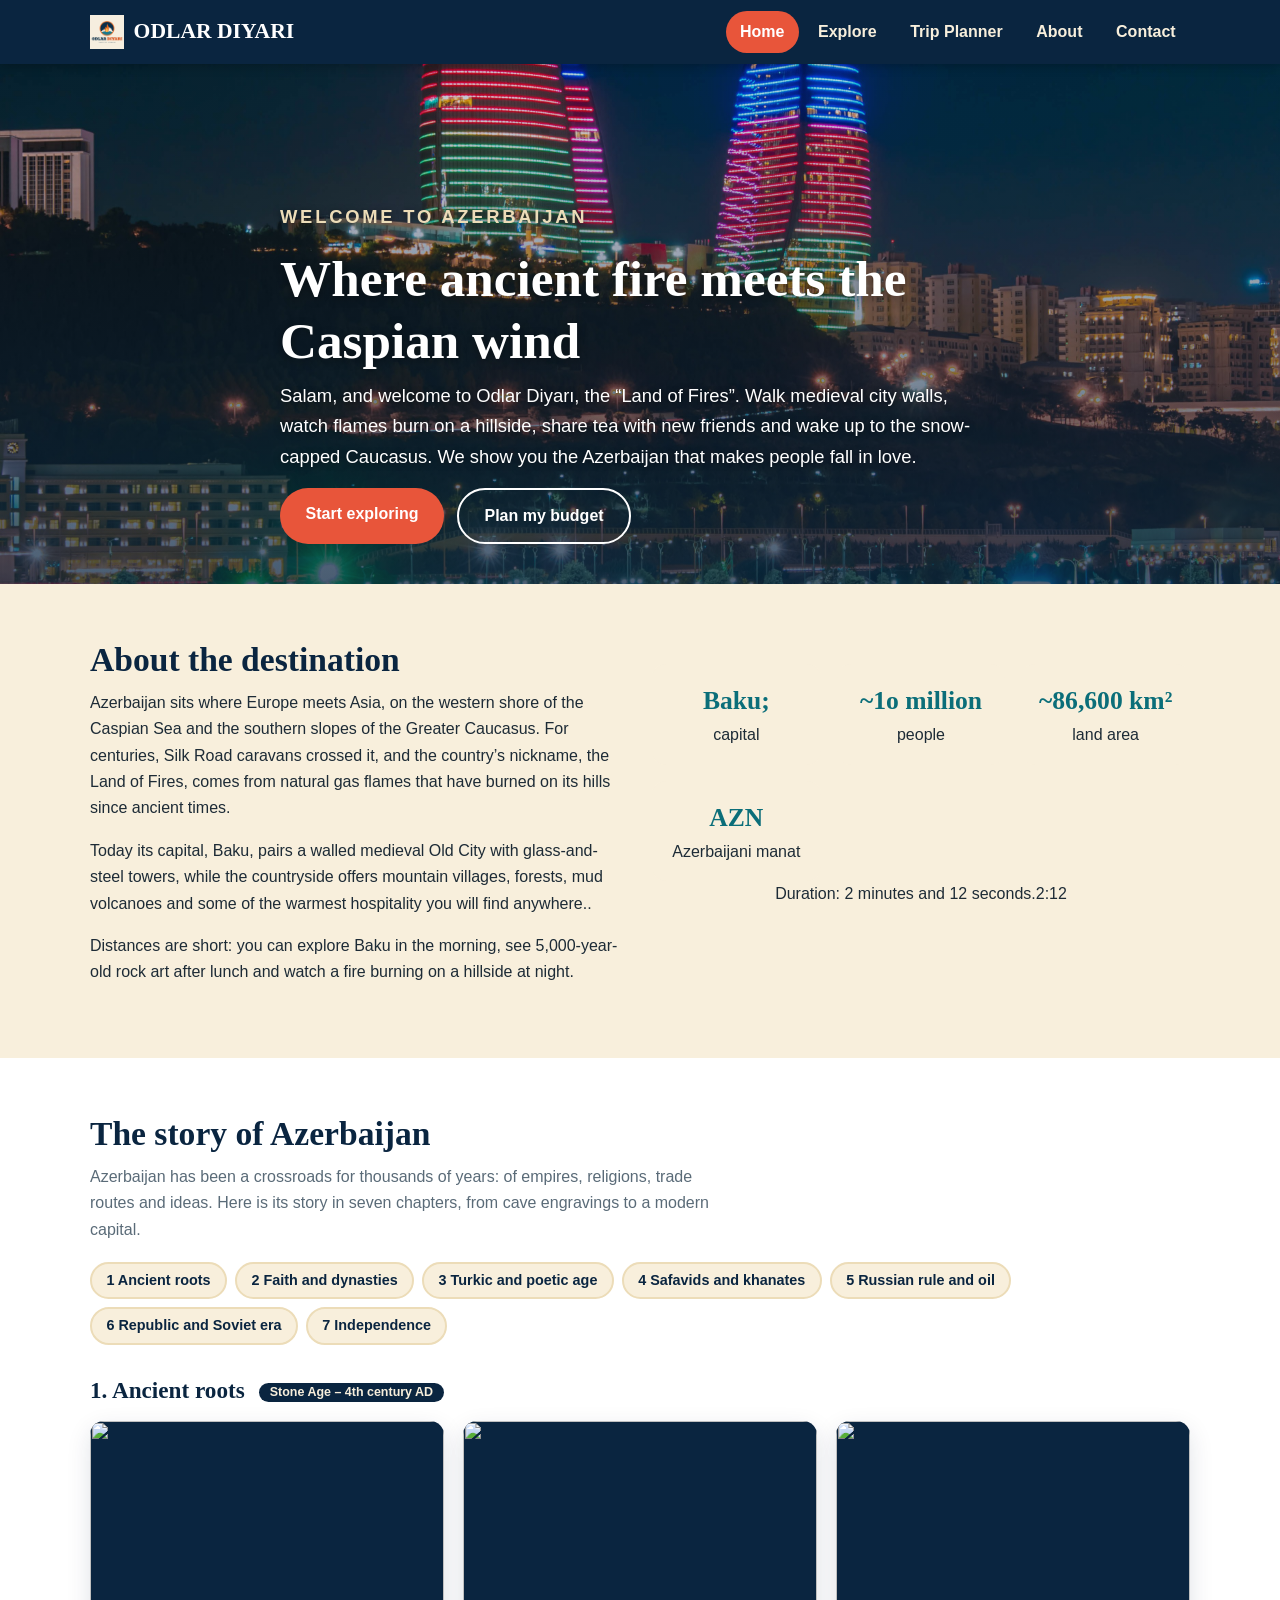
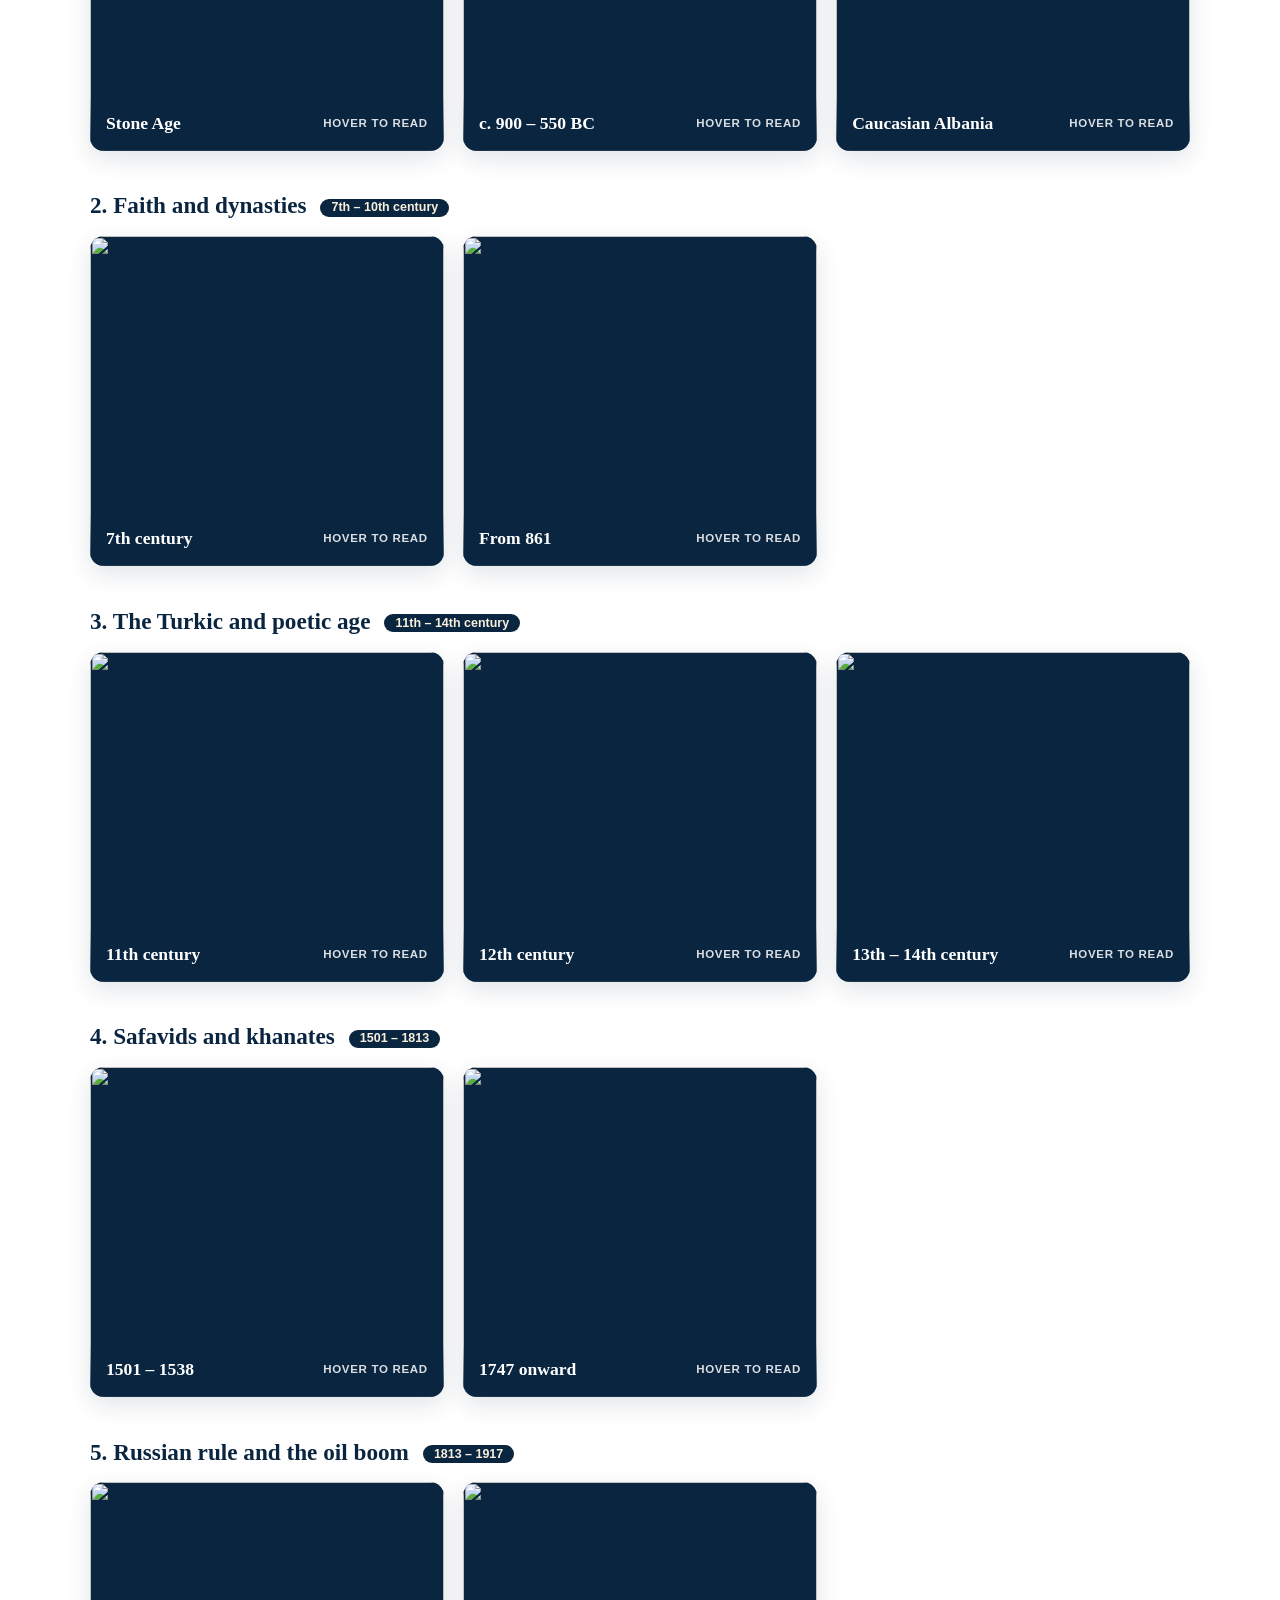
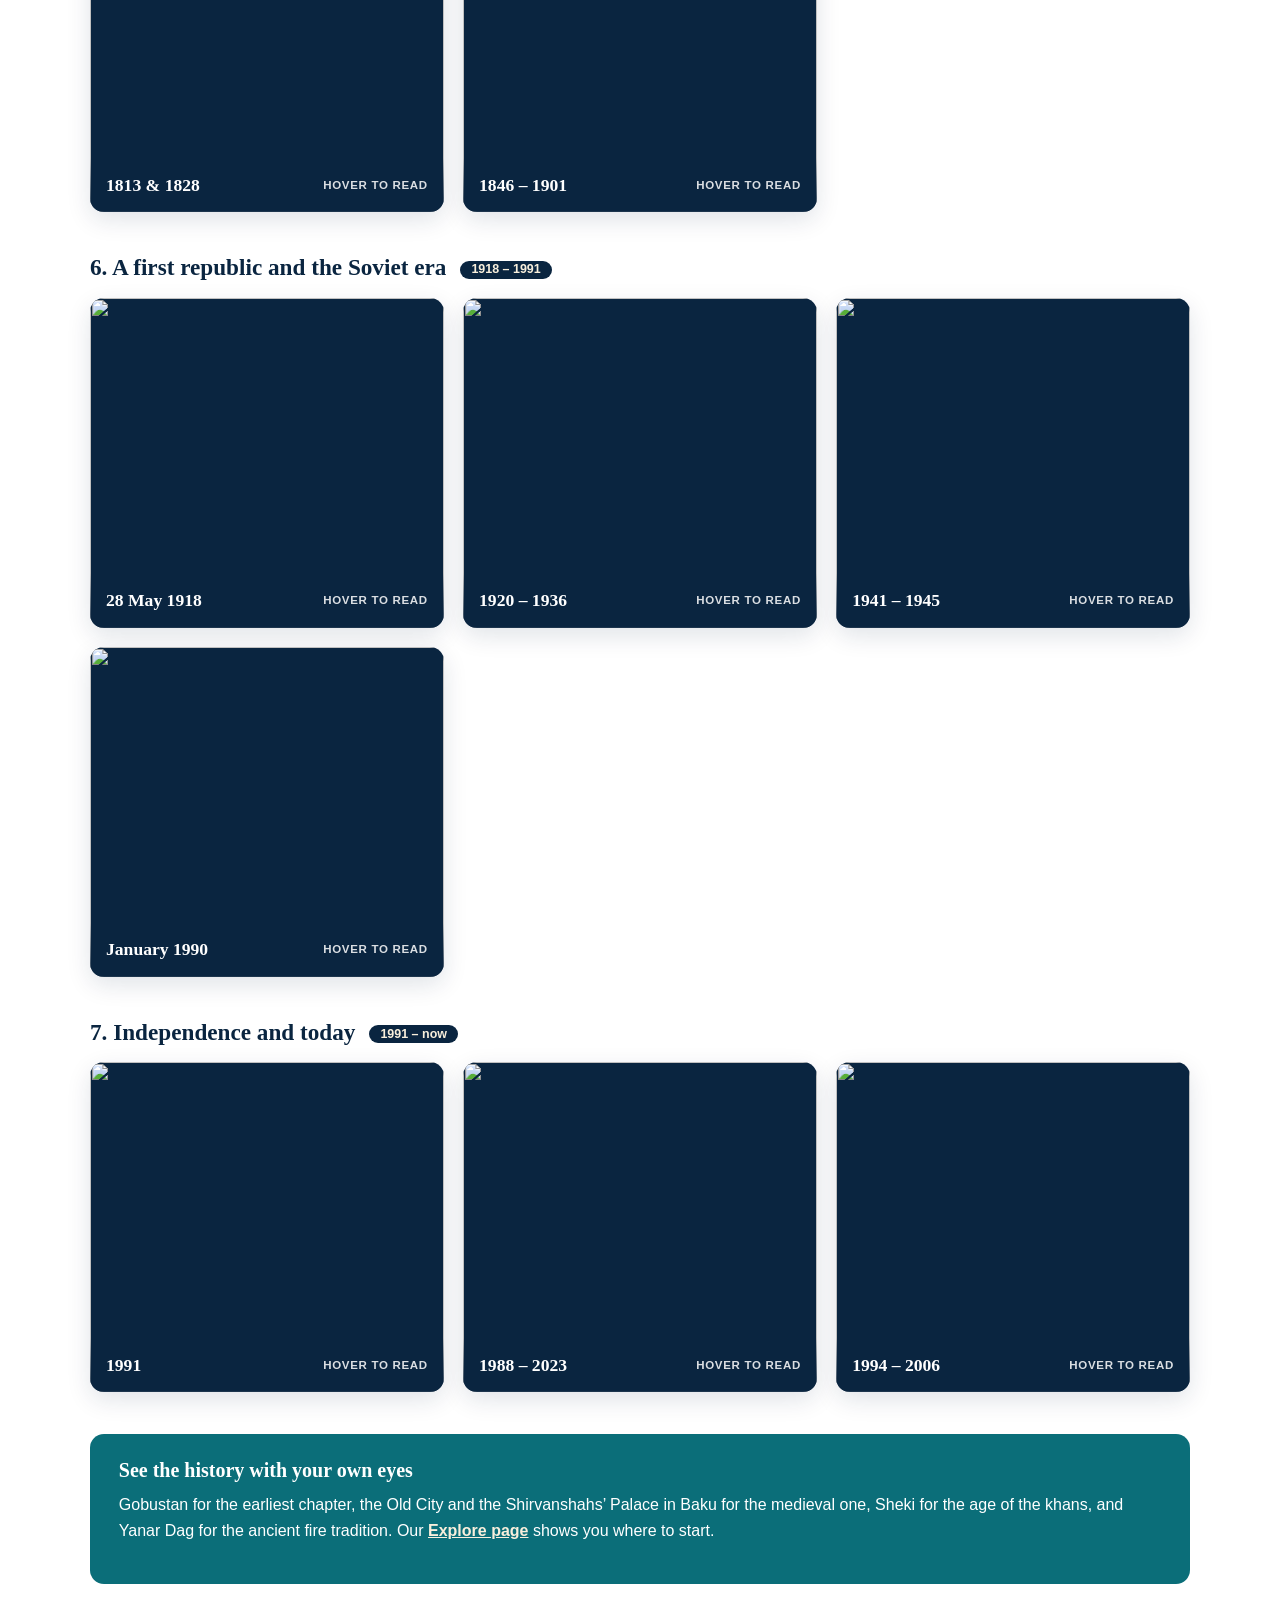
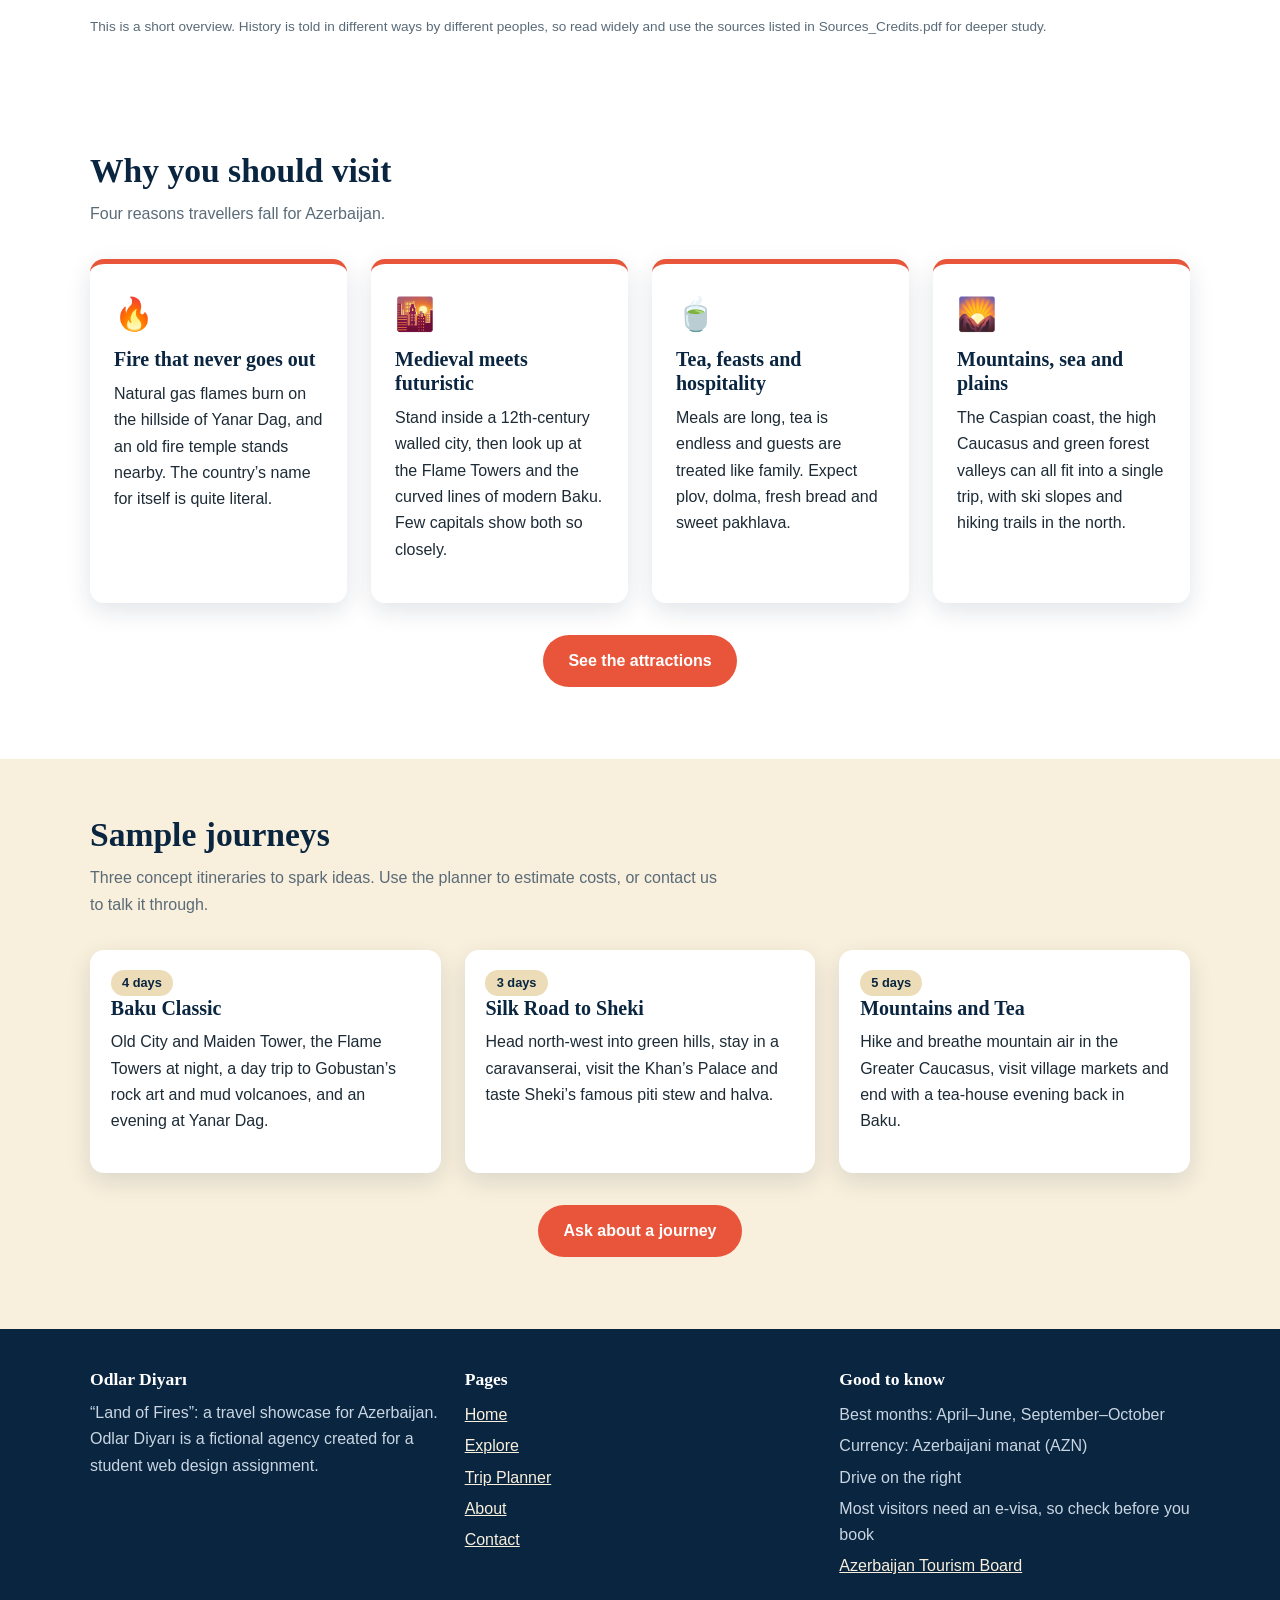
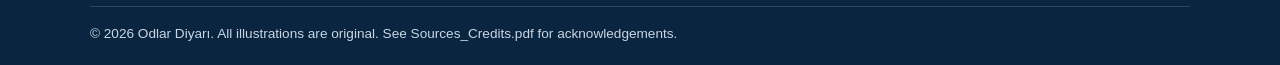
==== commit b0618b29: "story of azerbaijan" ====
--- a/index.html
+++ b/index.html
@@ -60,6 +60,170 @@
           </div>
           <div class="center"><span class="mw-default-size mw-default-audio-height" typeof="mw:File"><span><span class="mw-tmh-player audio mw-file-element" style="width: 250px;"><audio preload="none" data-mw-tmh="" height="32" width="250" style="width: 250px;" resource="https://en.wikipedia.org/wiki/File:Azərbaycan_marşı_instrumental.ogg" data-durationhint="132" class="" playsinline="" id="undefined_placeholder" disabled="disabled" tabindex="-1"></audio><a class="mw-tmh-play" href="https://en.wikipedia.org/wiki/File:Azərbaycan_marşı_instrumental.ogg" title="Play audio" role="button"><span class="mw-tmh-play-icon notheme"></span></a><span class="mw-tmh-duration mw-tmh-label"><span class="sr-only">Duration: 2 minutes and 12 seconds.</span><span aria-hidden="true">2:12</span></span></span></span></span></div>
         </div>
+      </div>
+    </section>
+
+      <!-- ===================== HISTORY OF AZERBAIJAN ===================== -->
+    <section class="section section--alt" id="history" aria-labelledby="history-title">
+      <div class="container">
+        <h2 id="history-title">The story of Azerbaijan</h2>
+        <p class="section__intro">Azerbaijan has been a crossroads for thousands of years: of empires, religions, trade routes and ideas. Here is its story in seven chapters, from cave engravings to a modern capital.</p>
+
+        <nav class="era-nav" aria-label="Jump to a chapter">
+          <a href="#era-1">1 Ancient roots</a>
+          <a href="#era-2">2 Faith and dynasties</a>
+          <a href="#era-3">3 Turkic and poetic age</a>
+          <a href="#era-4">4 Safavids and khanates</a>
+          <a href="#era-5">5 Russian rule and oil</a>
+          <a href="#era-6">6 Republic and Soviet era</a>
+          <a href="#era-7">7 Independence</a>
+        </nav>
+
+        <div class="timeline">
+
+          <article class="era" id="era-1" aria-labelledby="era-1-title">
+            <h3 id="era-1-title">1. Ancient roots <span class="era__dates">Stone Age &ndash; 4th century AD</span></h3>
+            <div class="era__grid">
+            <div class="event" tabindex="0">
+              <p class="event__year">Stone Age</p>
+              <p>People settled this land very early. Azykh Cave, in the west, holds some of the oldest traces of human life in the region, and the engravings at <strong>Gobustan</strong> record hunters, dancers and boats carved into stone over thousands of years.</p>
+              <img class="event__photo" src="images/gobustan.svg" alt="" loading="lazy">
+            </div>
+            <div class="event" tabindex="0">
+              <p class="event__year">c. 900 &ndash; 550 BC</p>
+              <p>Early peoples such as the Scythians appeared, and the Medes built a large empire. Around 550 BC the area became part of the Achaemenid Persian Empire, which helped spread <strong>Zoroastrianism</strong>, a faith that treats fire as sacred. This is one reason the &ldquo;Land of Fires&rdquo; name feels so fitting.</p>
+              <img class="event__photo" src="images/yanar-dag.svg" alt="" loading="lazy">
+            </div>
+            <div class="event" tabindex="0">
+              <p class="event__year">Caucasian Albania</p>
+              <p>In the centuries around the start of the Common Era, much of today&rsquo;s Azerbaijan belonged to <strong>Caucasian Albania</strong>, an ancient kingdom with its own language and culture (it has no link with the Balkan country of Albania). From 252 AD it was a vassal of the Sasanian Empire, and in the 4th century its king Urnayr made Christianity the state religion.</p>
+              <img class="event__photo" src="images/caucasian-albania.svg" alt="" loading="lazy">
+            </div>
+            </div>
+          </article>
+
+          <article class="era" id="era-2" aria-labelledby="era-2-title">
+            <h3 id="era-2-title">2. Faith and dynasties <span class="era__dates">7th &ndash; 10th century</span></h3>
+            <div class="era__grid">
+            <div class="event" tabindex="0">
+              <p class="event__year">7th century</p>
+              <p>Arab armies arrived during the early Muslim conquests. Local Christian rulers, such as King Juansher in 667, resisted for a time, but Islam gradually became the main religion over the following centuries.</p>
+              <img class="event__photo" src="images/caucasian-albania.svg" alt="" loading="lazy">
+            </div>
+            <div class="event" tabindex="0">
+              <p class="event__year">From 861</p>
+              <p>The <strong>Shirvanshahs</strong>, a local dynasty, began a rule that would last almost 700 years, often with great independence. Their Baku palace, built in the 15th century, still stands inside the Old City and is part of the UNESCO-listed Walled City.</p>
+              <img class="event__photo" src="images/old-city.svg" alt="" loading="lazy">
+            </div>
+            </div>
+          </article>
+
+          <article class="era" id="era-3" aria-labelledby="era-3-title">
+            <h3 id="era-3-title">3. The Turkic and poetic age <span class="era__dates">11th &ndash; 14th century</span></h3>
+            <div class="era__grid">
+            <div class="event" tabindex="0">
+              <p class="event__year">11th century</p>
+              <p>Oghuz Turkic tribes arrived, and the Seljuks were established in the area by about 1067. Over time Oghuz Turkic speech became dominant, laying the foundation of the <strong>Azerbaijani language</strong> spoken today.</p>
+              <img class="event__photo" src="images/poetry.svg" alt="" loading="lazy">
+            </div>
+            <div class="event" tabindex="0">
+              <p class="event__year">12th century</p>
+              <p>The region became a centre of Persian-language literature. The poet <strong>Nizami Ganjavi</strong>, from the city of Ganja, wrote epic love stories that are still read and loved across the world. In Baku, the mysterious Maiden Tower is generally dated to this period.</p>
+              <img class="event__photo" src="images/poetry.svg" alt="" loading="lazy">
+            </div>
+            <div class="event" tabindex="0">
+              <p class="event__year">13th &ndash; 14th century</p>
+              <p>Mongol invasions and later the campaigns of Timur brought destruction and upheaval, but trade along the Silk Road continued to link Shamakhi, Ganja and Baku with Persia, Anatolia and Central Asia.</p>
+              <img class="event__photo" src="images/poetry.svg" alt="" loading="lazy">
+            </div>
+            </div>
+          </article>
+
+          <article class="era" id="era-4" aria-labelledby="era-4-title">
+            <h3 id="era-4-title">4. Safavids and khanates <span class="era__dates">1501 &ndash; 1813</span></h3>
+            <div class="era__grid">
+            <div class="event" tabindex="0">
+              <p class="event__year">1501 &ndash; 1538</p>
+              <p>The <strong>Safavid dynasty</strong> rose to power and brought the region into its empire. Shia Islam became the dominant branch of the faith. In 1538 Shah Tahmasp I removed the last Shirvanshah, ending their long rule.</p>
+              <img class="event__photo" src="images/old-city.svg" alt="" loading="lazy">
+            </div>
+            <div class="event" tabindex="0">
+              <p class="event__year">1747 onward</p>
+              <p>After the death of Nader Shah, the land split into many self-governing <strong>khanates</strong>, such as Sheki, Karabakh, Baku, Ganja and Shirvan. In Sheki, the Khan&rsquo;s Palace with its stained-glass lattice windows was built in the 1790s.</p>
+              <img class="event__photo" src="images/sheki.svg" alt="" loading="lazy">
+            </div>
+            </div>
+          </article>
+
+          <article class="era" id="era-5" aria-labelledby="era-5-title">
+            <h3 id="era-5-title">5. Russian rule and the oil boom <span class="era__dates">1813 &ndash; 1917</span></h3>
+            <div class="era__grid">
+            <div class="event" tabindex="0">
+              <p class="event__year">1813 &amp; 1828</p>
+              <p>After two wars between Russia and Qajar Iran, the treaties of <strong>Gulistan (1813)</strong> and <strong>Turkmenchay (1828)</strong> placed the northern khanates under Russian control. The Aras River became the new border, dividing Azerbaijani-speaking communities between the Russian and Iranian empires.</p>
+              <img class="event__photo" src="images/oil.svg" alt="" loading="lazy">
+            </div>
+            <div class="event" tabindex="0">
+              <p class="event__year">1846 &ndash; 1901</p>
+              <p>Oil had been known on the Absheron Peninsula for centuries, but in 1846 the first industrial oil well was drilled near Baku. Entrepreneurs, including the Nobel brothers, arrived in the 1870s. By 1901 Baku was producing more than half of the world&rsquo;s petroleum. Oil barons built grand mansions, theatres and boulevards that still line central Baku.</p>
+              <img class="event__photo" src="images/oil.svg" alt="" loading="lazy">
+            </div>
+            </div>
+          </article>
+
+          <article class="era" id="era-6" aria-labelledby="era-6-title">
+            <h3 id="era-6-title">6. A first republic and the Soviet era <span class="era__dates">1918 &ndash; 1991</span></h3>
+            <div class="era__grid">
+            <div class="event" tabindex="0">
+              <p class="event__year">28 May 1918</p>
+              <p>As the Russian Empire collapsed, the <strong>Azerbaijan Democratic Republic</strong> was proclaimed. It is described as the first secular democratic republic in the Muslim world. It gave women the right to vote, opened a parliament in December 1918 and founded Baku State University in 1919.</p>
+              <img class="event__photo" src="images/republic.svg" alt="" loading="lazy">
+            </div>
+            <div class="event" tabindex="0">
+              <p class="event__year">1920 &ndash; 1936</p>
+              <p>On 28 April 1920 the Red Army entered Baku and the republic ended after about two years. Azerbaijan became a Soviet republic, first within the Transcaucasian federation (1922&ndash;1936) and then as a full Soviet republic.</p>
+              <img class="event__photo" src="images/republic.svg" alt="" loading="lazy">
+            </div>
+            <div class="event" tabindex="0">
+              <p class="event__year">1941 &ndash; 1945</p>
+              <p>During the Second World War, Baku&rsquo;s oilfields supplied about 80% of the Soviet Union&rsquo;s oil, a commonly cited figure, which made the city a prime target.</p>
+              <img class="event__photo" src="images/oil.svg" alt="" loading="lazy">
+            </div>
+            <div class="event" tabindex="0">
+              <p class="event__year">January 1990</p>
+              <p>Soviet troops entered Baku, killing and wounding many civilians. It is remembered every year as <strong>Black January</strong> and is seen as a turning point on the road to independence.</p>
+              <img class="event__photo" src="images/republic.svg" alt="" loading="lazy">
+            </div>
+            </div>
+          </article>
+
+          <article class="era" id="era-7" aria-labelledby="era-7-title">
+            <h3 id="era-7-title">7. Independence and today <span class="era__dates">1991 &ndash; now</span></h3>
+            <div class="era__grid">
+            <div class="event" tabindex="0">
+              <p class="event__year">1991</p>
+              <p>On 30 August 1991 Azerbaijan declared the restoration of its independence, naming the 1918 republic as its predecessor. The Constitutional Act on State Independence followed on <strong>18 October 1991</strong>, which is now celebrated as Independence Day.</p>
+              <img class="event__photo" src="images/republic.svg" alt="" loading="lazy">
+            </div>
+            <div class="event" tabindex="0">
+              <p class="event__year">1988 &ndash; 2023</p>
+              <p>The early years were hard. A conflict with neighbouring Armenia over the Nagorno-Karabakh region began in 1988, with a ceasefire in 1994, renewed fighting in 2020 and a final offensive in 2023 after which Azerbaijan took control of the whole region. Many people on both sides were displaced, and the events are remembered differently by different communities.</p>
+              <img class="event__photo" src="images/hero-banner.svg" alt="" loading="lazy">
+            </div>
+            <div class="event" tabindex="0">
+              <p class="event__year">1994 &ndash; 2006</p>
+              <p>A major oil agreement with international companies was signed in September 1994, and the 1,774 km <strong>Baku&ndash;Tbilisi&ndash;Ceyhan pipeline</strong> opened in 2006, linking the Caspian to the Mediterranean through Georgia and Turkey. Oil income helped rebuild Baku, restore historic districts and build the modern skyline you see today.</p>
+              <img class="event__photo" src="images/oil.svg" alt="" loading="lazy">
+            </div>
+            </div>
+          </article>
+        </div>
+
+        <div class="callout mt">
+          <h3 style="color:#fff">See the history with your own eyes</h3>
+          <p>Gobustan for the earliest chapter, the Old City and the Shirvanshahs&rsquo; Palace in Baku for the medieval one, Sheki for the age of the khans, and Yanar Dag for the ancient fire tradition. Our <a href="explore.html">Explore page</a> shows you where to start.</p>
+        </div>
+        <p class="hint mt">This is a short overview. History is told in different ways by different peoples, so read widely and use the sources listed in Sources_Credits.pdf for deeper study.</p>
       </div>
     </section>
 
--- a/css/styles.css
+++ b/css/styles.css
@@ -210,3 +210,281 @@
   .site-header, .site-footer, .btn { display: none; }
   body { background: #fff; }
 }
+/* 14. History timeline (home page) ----------------------- */
+
+.era-nav {
+  display: flex;
+  flex-wrap: wrap;
+  gap: 0.5rem;
+  margin: 1.2rem 0 2rem;
+}
+
+.era-nav a {
+  background: var(--sand);
+  color: var(--navy);
+  text-decoration: none;
+  border: 2px solid var(--sand-dark);
+  border-radius: 999px;
+  padding: 0.3rem 0.9rem;
+  font-size: 0.9rem;
+  font-weight: 600;
+}
+
+.era-nav a:hover {
+  background: var(--navy);
+  color: var(--white);
+  border-color: var(--navy);
+}
+
+.timeline {
+  position: relative;
+  margin: 0 0 2rem;
+  padding-left: 1.8rem;
+  border-left: 3px solid var(--sand-dark);
+}
+
+.era {
+  margin-bottom: 2.6rem;
+  scroll-margin-top: 84px;
+}
+
+.era h3 {
+  font-size: 1.45rem;
+  margin-bottom: 1rem;
+}
+
+.era__dates {
+  display: inline-block;
+  margin-left: 0.5rem;
+  vertical-align: middle;
+  background: var(--navy);
+  color: var(--sand);
+  border-radius: 999px;
+  padding: 0.1rem 0.7rem;
+  font-family: var(--font-body);
+  font-size: 0.78rem;
+  font-weight: 600;
+}
+
+.event {
+  position: relative;
+  background: var(--sand);
+  border-radius: var(--radius);
+  padding: 1rem 1.2rem 0.4rem;
+  margin-bottom: 1rem;
+}
+
+.event::before {
+  content: "";
+  position: absolute;
+  left: calc(-1.8rem - 9px);
+  top: 1.2rem;
+  width: 15px;
+  height: 15px;
+  border-radius: 50%;
+  background: var(--coral);
+  border: 3px solid var(--white);
+}
+
+.event__year {
+  font-family: var(--font-head);
+  font-weight: bold;
+  font-size: 1.05rem;
+  color: var(--lagoon);
+  margin-bottom: 0.2rem;
+}
+
+/* Phones and small screens */
+@media (max-width: 800px) {
+  .timeline {
+    padding-left: 1.2rem;
+  }
+
+  .event::before {
+    left: calc(-1.2rem - 9px);
+  }
+
+  .era__dates {
+    display: block;
+    margin: 0.4rem 0 0;
+    width: fit-content;
+  }
+}/* 16. History picture cards: text pops up when you hover the picture */
+
+.timeline {
+  padding-left: 0;
+  border-left: none;
+}
+
+.era__grid {
+  display: grid;
+  grid-template-columns: repeat(auto-fill, minmax(290px, 1fr));
+  gap: 1.2rem;
+}
+
+.event {
+  position: relative;
+  overflow: hidden;
+  min-height: 330px;
+  margin-bottom: 0;
+  padding: 0;
+  background: var(--navy);
+  border-radius: var(--radius);
+  box-shadow: var(--shadow);
+  cursor: pointer;
+  transition: transform 0.35s ease, box-shadow 0.35s ease;
+}
+
+.event::before {
+  display: none;
+}
+
+.event:hover,
+.event:focus {
+  transform: translateY(-8px);
+  box-shadow: 0 18px 36px rgba(10, 37, 64, 0.28);
+}
+
+.event:focus-visible {
+  outline: 3px solid var(--coral);
+  outline-offset: 3px;
+}
+
+/* The picture fills the whole card */
+.event__photo {
+  position: absolute;
+  inset: 0;
+  width: 100%;
+  height: 100%;
+  margin: 0;
+  border: 0;
+  border-radius: 0;
+  box-shadow: none;
+  aspect-ratio: auto;
+  object-fit: cover;
+  transition: transform 0.6s ease;
+}
+
+.event:hover .event__photo,
+.event:focus .event__photo {
+  transform: scale(1.1);
+}
+
+/* Year label: sits on the picture, moves to the top when text appears */
+.event__year {
+  position: absolute;
+  top: calc(100% - 3.4rem);
+  left: 0;
+  right: 0;
+  z-index: 2;
+  display: flex;
+  align-items: center;
+  height: 3.4rem;
+  margin: 0;
+  padding: 0 1rem;
+  color: var(--white);
+  font-size: 1.1rem;
+  background: linear-gradient(to top, rgba(10, 37, 64, 0.9), rgba(10, 37, 64, 0));
+  transition: top 0.4s ease, background 0.4s ease;
+}
+
+.event__year::after {
+  content: "Hover to read";
+  margin-left: auto;
+  font-family: var(--font-body);
+  font-size: 0.72rem;
+  font-weight: 600;
+  letter-spacing: 0.06em;
+  text-transform: uppercase;
+  opacity: 0.85;
+  transition: opacity 0.3s ease;
+}
+
+.event:hover .event__year,
+.event:focus .event__year {
+  top: 0;
+  color: var(--sand-dark);
+  background: transparent;
+}
+
+.event:hover .event__year::after,
+.event:focus .event__year::after {
+  opacity: 0;
+}
+
+/* The story text: hidden at first, pops up over the picture */
+.event p:not(.event__year) {
+  position: absolute;
+  inset: 0;
+  z-index: 1;
+  margin: 0;
+  padding: 3.6rem 1.2rem 1.2rem;
+  overflow-y: auto;
+  color: var(--white);
+  font-size: 0.9rem;
+  line-height: 1.55;
+  background: rgba(10, 37, 64, 0.93);
+  opacity: 0;
+  transform: translateY(24px);
+  transition: opacity 0.4s ease, transform 0.4s ease;
+}
+
+.event:hover p:not(.event__year),
+.event:focus p:not(.event__year) {
+  opacity: 1;
+  transform: translateY(0);
+}
+
+/* Phones and touch screens: picture on top, text underneath, always visible */
+@media (max-width: 800px), (hover: none) {
+  .event {
+    display: flex;
+    flex-direction: column;
+    min-height: 0;
+    background: var(--sand);
+    cursor: default;
+  }
+
+  .event:hover,
+  .event:focus {
+    transform: none;
+    box-shadow: var(--shadow);
+  }
+
+  .event__photo {
+    position: static;
+    order: -1;
+    height: 190px;
+  }
+
+  .event:hover .event__photo,
+  .event:focus .event__photo {
+    transform: none;
+  }
+
+  .event__year,
+  .event:hover .event__year,
+  .event:focus .event__year {
+    position: static;
+    display: block;
+    height: auto;
+    padding: 0.8rem 1.2rem 0;
+    color: var(--lagoon);
+    background: none;
+  }
+
+  .event__year::after {
+    display: none;
+  }
+
+  .event p:not(.event__year) {
+    position: static;
+    padding: 0.2rem 1.2rem 1.2rem;
+    overflow: visible;
+    color: var(--ink);
+    font-size: 1rem;
+    background: none;
+    opacity: 1;
+    transform: none;
+  }
+}
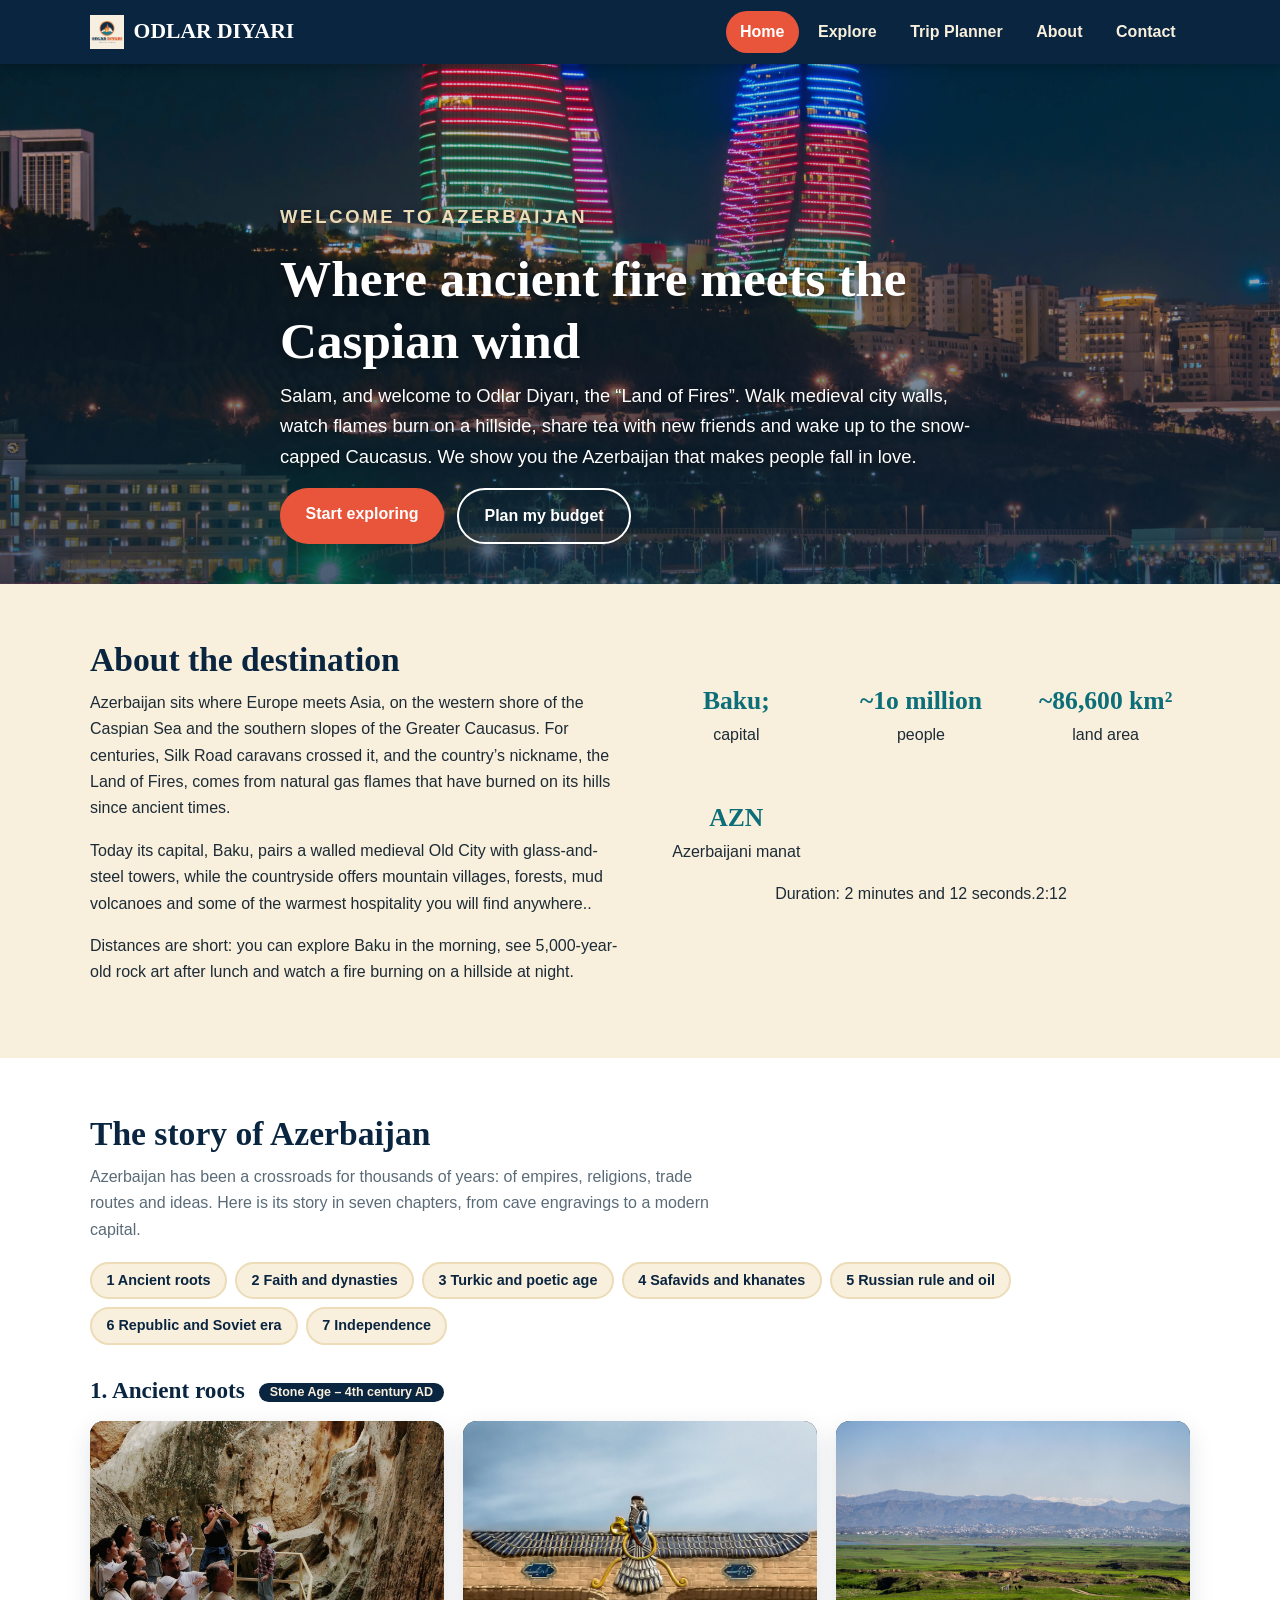
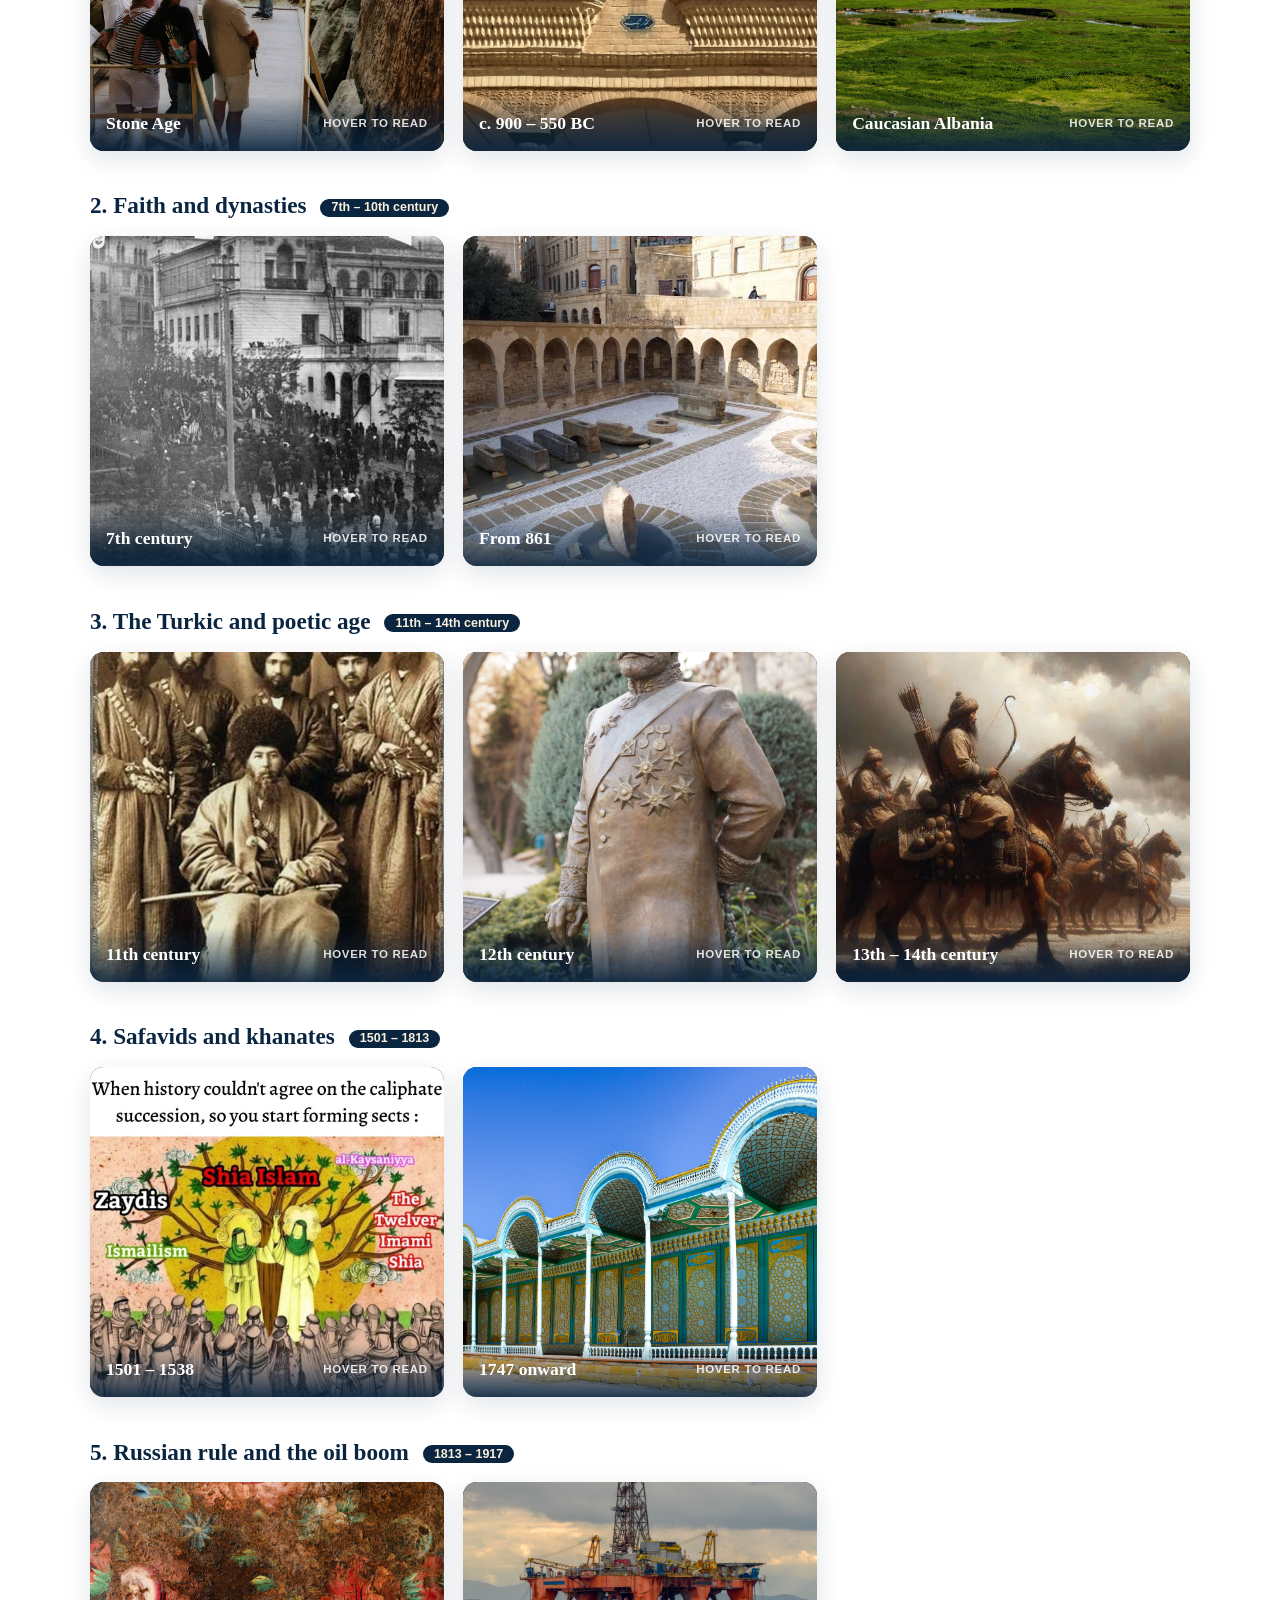
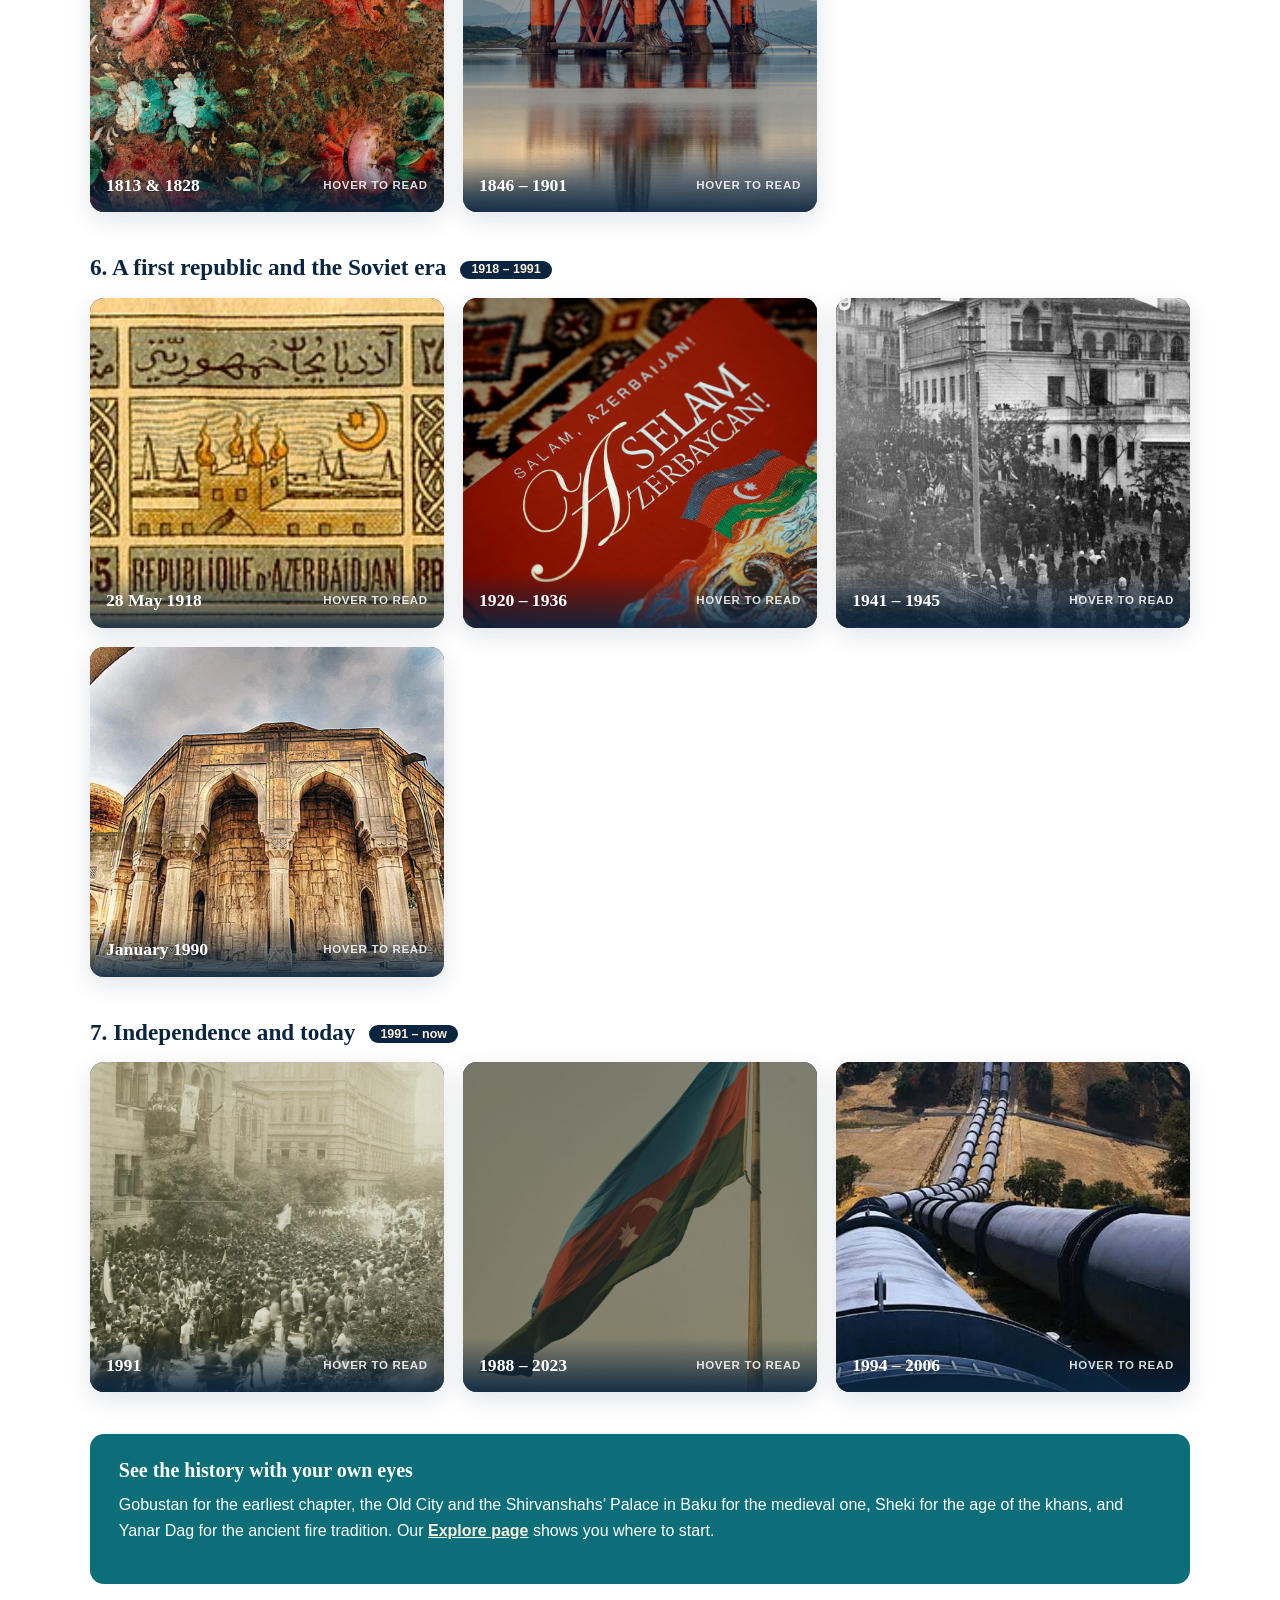
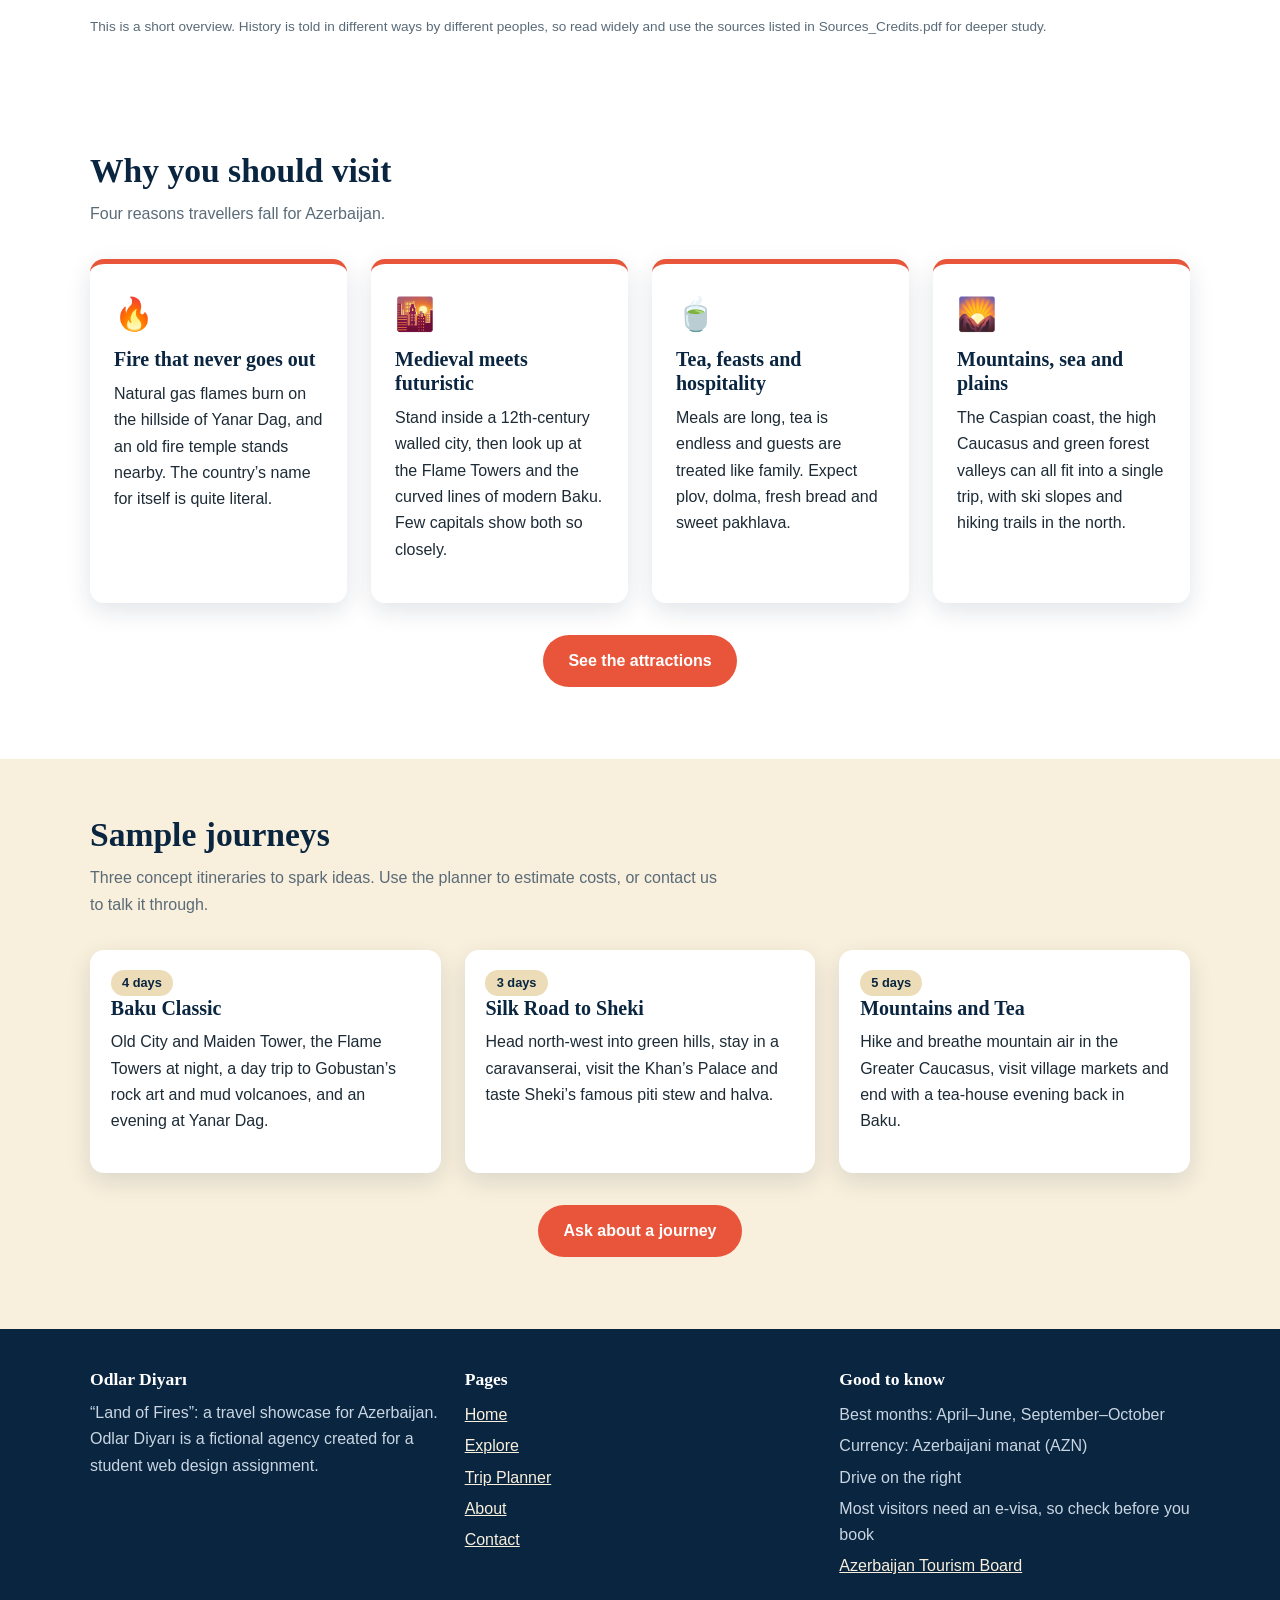
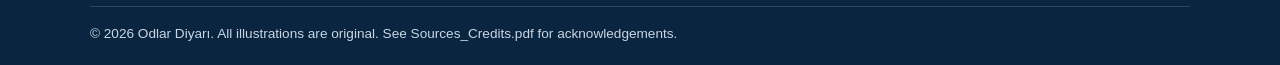
==== commit 0a409f92: "adding README.md in the project" ====
--- a/index.html
+++ b/index.html
@@ -87,17 +87,17 @@
             <div class="event" tabindex="0">
               <p class="event__year">Stone Age</p>
               <p>People settled this land very early. Azykh Cave, in the west, holds some of the oldest traces of human life in the region, and the engravings at <strong>Gobustan</strong> record hunters, dancers and boats carved into stone over thousands of years.</p>
-              <img class="event__photo" src="images/gobustan.svg" alt="" loading="lazy">
+              <img class="event__photo" src="images/index/gobustan-azerbaijan.jpg" alt="" loading="lazy">
             </div>
             <div class="event" tabindex="0">
               <p class="event__year">c. 900 &ndash; 550 BC</p>
               <p>Early peoples such as the Scythians appeared, and the Medes built a large empire. Around 550 BC the area became part of the Achaemenid Persian Empire, which helped spread <strong>Zoroastrianism</strong>, a faith that treats fire as sacred. This is one reason the &ldquo;Land of Fires&rdquo; name feels so fitting.</p>
-              <img class="event__photo" src="images/yanar-dag.svg" alt="" loading="lazy">
+              <img class="event__photo" src="images/index/zoroastarianism.jpg" alt="" loading="lazy">
             </div>
             <div class="event" tabindex="0">
               <p class="event__year">Caucasian Albania</p>
               <p>In the centuries around the start of the Common Era, much of today&rsquo;s Azerbaijan belonged to <strong>Caucasian Albania</strong>, an ancient kingdom with its own language and culture (it has no link with the Balkan country of Albania). From 252 AD it was a vassal of the Sasanian Empire, and in the 4th century its king Urnayr made Christianity the state religion.</p>
-              <img class="event__photo" src="images/caucasian-albania.svg" alt="" loading="lazy">
+              <img class="event__photo" src="images/index/caspian_plains.png" alt="" loading="lazy">
             </div>
             </div>
           </article>
@@ -108,12 +108,12 @@
             <div class="event" tabindex="0">
               <p class="event__year">7th century</p>
               <p>Arab armies arrived during the early Muslim conquests. Local Christian rulers, such as King Juansher in 667, resisted for a time, but Islam gradually became the main religion over the following centuries.</p>
-              <img class="event__photo" src="images/caucasian-albania.svg" alt="" loading="lazy">
+              <img class="event__photo" src="images/index/red-army.jpg" alt="" loading="lazy">
             </div>
             <div class="event" tabindex="0">
               <p class="event__year">From 861</p>
               <p>The <strong>Shirvanshahs</strong>, a local dynasty, began a rule that would last almost 700 years, often with great independence. Their Baku palace, built in the 15th century, still stands inside the Old City and is part of the UNESCO-listed Walled City.</p>
-              <img class="event__photo" src="images/old-city.svg" alt="" loading="lazy">
+              <img class="event__photo" src="images/index/Shirvanshahs-palace.jpg" alt="" loading="lazy">
             </div>
             </div>
           </article>
@@ -124,17 +124,17 @@
             <div class="event" tabindex="0">
               <p class="event__year">11th century</p>
               <p>Oghuz Turkic tribes arrived, and the Seljuks were established in the area by about 1067. Over time Oghuz Turkic speech became dominant, laying the foundation of the <strong>Azerbaijani language</strong> spoken today.</p>
-              <img class="event__photo" src="images/poetry.svg" alt="" loading="lazy">
+              <img class="event__photo" src="images/index/Oghuz-Turkic-tribes.jpg" alt="" loading="lazy">
             </div>
             <div class="event" tabindex="0">
               <p class="event__year">12th century</p>
               <p>The region became a centre of Persian-language literature. The poet <strong>Nizami Ganjavi</strong>, from the city of Ganja, wrote epic love stories that are still read and loved across the world. In Baku, the mysterious Maiden Tower is generally dated to this period.</p>
-              <img class="event__photo" src="images/poetry.svg" alt="" loading="lazy">
+              <img class="event__photo" src="images/index/nizami_ganjavi.jpg" alt="" loading="lazy">
             </div>
             <div class="event" tabindex="0">
               <p class="event__year">13th &ndash; 14th century</p>
               <p>Mongol invasions and later the campaigns of Timur brought destruction and upheaval, but trade along the Silk Road continued to link Shamakhi, Ganja and Baku with Persia, Anatolia and Central Asia.</p>
-              <img class="event__photo" src="images/poetry.svg" alt="" loading="lazy">
+              <img class="event__photo" src="images/index/mongoli_invasions.jpg" alt="" loading="lazy">
             </div>
             </div>
           </article>
@@ -145,12 +145,12 @@
             <div class="event" tabindex="0">
               <p class="event__year">1501 &ndash; 1538</p>
               <p>The <strong>Safavid dynasty</strong> rose to power and brought the region into its empire. Shia Islam became the dominant branch of the faith. In 1538 Shah Tahmasp I removed the last Shirvanshah, ending their long rule.</p>
-              <img class="event__photo" src="images/old-city.svg" alt="" loading="lazy">
+              <img class="event__photo" src="images/index/shia-islam.webp" alt="" loading="lazy">
             </div>
             <div class="event" tabindex="0">
               <p class="event__year">1747 onward</p>
               <p>After the death of Nader Shah, the land split into many self-governing <strong>khanates</strong>, such as Sheki, Karabakh, Baku, Ganja and Shirvan. In Sheki, the Khan&rsquo;s Palace with its stained-glass lattice windows was built in the 1790s.</p>
-              <img class="event__photo" src="images/sheki.svg" alt="" loading="lazy">
+              <img class="event__photo" src="images/index/sheki-khan-palace.jpg" alt="" loading="lazy">
             </div>
             </div>
           </article>
@@ -161,12 +161,12 @@
             <div class="event" tabindex="0">
               <p class="event__year">1813 &amp; 1828</p>
               <p>After two wars between Russia and Qajar Iran, the treaties of <strong>Gulistan (1813)</strong> and <strong>Turkmenchay (1828)</strong> placed the northern khanates under Russian control. The Aras River became the new border, dividing Azerbaijani-speaking communities between the Russian and Iranian empires.</p>
-              <img class="event__photo" src="images/oil.svg" alt="" loading="lazy">
+              <img class="event__photo" src="images/index/Gulistan (1813).jpg" alt="" loading="lazy">
             </div>
             <div class="event" tabindex="0">
               <p class="event__year">1846 &ndash; 1901</p>
               <p>Oil had been known on the Absheron Peninsula for centuries, but in 1846 the first industrial oil well was drilled near Baku. Entrepreneurs, including the Nobel brothers, arrived in the 1870s. By 1901 Baku was producing more than half of the world&rsquo;s petroleum. Oil barons built grand mansions, theatres and boulevards that still line central Baku.</p>
-              <img class="event__photo" src="images/oil.svg" alt="" loading="lazy">
+              <img class="event__photo" src="images/index/oil.jpg" alt="" loading="lazy">
             </div>
             </div>
           </article>
@@ -177,22 +177,22 @@
             <div class="event" tabindex="0">
               <p class="event__year">28 May 1918</p>
               <p>As the Russian Empire collapsed, the <strong>Azerbaijan Democratic Republic</strong> was proclaimed. It is described as the first secular democratic republic in the Muslim world. It gave women the right to vote, opened a parliament in December 1918 and founded Baku State University in 1919.</p>
-              <img class="event__photo" src="images/republic.svg" alt="" loading="lazy">
+              <img class="event__photo" src="images/index/republic-of-azerbaijan.jpg" alt="" loading="lazy">
             </div>
             <div class="event" tabindex="0">
               <p class="event__year">1920 &ndash; 1936</p>
               <p>On 28 April 1920 the Red Army entered Baku and the republic ended after about two years. Azerbaijan became a Soviet republic, first within the Transcaucasian federation (1922&ndash;1936) and then as a full Soviet republic.</p>
-              <img class="event__photo" src="images/republic.svg" alt="" loading="lazy">
+              <img class="event__photo" src="images/index/independence-2.jpg" alt="" loading="lazy">
             </div>
             <div class="event" tabindex="0">
               <p class="event__year">1941 &ndash; 1945</p>
               <p>During the Second World War, Baku&rsquo;s oilfields supplied about 80% of the Soviet Union&rsquo;s oil, a commonly cited figure, which made the city a prime target.</p>
-              <img class="event__photo" src="images/oil.svg" alt="" loading="lazy">
+              <img class="event__photo" src="images/index/red-army.jpg" alt="" loading="lazy">
             </div>
             <div class="event" tabindex="0">
               <p class="event__year">January 1990</p>
               <p>Soviet troops entered Baku, killing and wounding many civilians. It is remembered every year as <strong>Black January</strong> and is seen as a turning point on the road to independence.</p>
-              <img class="event__photo" src="images/republic.svg" alt="" loading="lazy">
+              <img class="event__photo" src="images/index/Baku-Palace-of-the-Shirvanshahs3r.webp" alt="" loading="lazy">
             </div>
             </div>
           </article>
@@ -203,17 +203,17 @@
             <div class="event" tabindex="0">
               <p class="event__year">1991</p>
               <p>On 30 August 1991 Azerbaijan declared the restoration of its independence, naming the 1918 republic as its predecessor. The Constitutional Act on State Independence followed on <strong>18 October 1991</strong>, which is now celebrated as Independence Day.</p>
-              <img class="event__photo" src="images/republic.svg" alt="" loading="lazy">
+              <img class="event__photo" src="images/index/azerbaijan-independence.png" alt="" loading="lazy">
             </div>
             <div class="event" tabindex="0">
               <p class="event__year">1988 &ndash; 2023</p>
               <p>The early years were hard. A conflict with neighbouring Armenia over the Nagorno-Karabakh region began in 1988, with a ceasefire in 1994, renewed fighting in 2020 and a final offensive in 2023 after which Azerbaijan took control of the whole region. Many people on both sides were displaced, and the events are remembered differently by different communities.</p>
-              <img class="event__photo" src="images/hero-banner.svg" alt="" loading="lazy">
+              <img class="event__photo" src="images/index/flag.jpg" alt="" loading="lazy">
             </div>
             <div class="event" tabindex="0">
               <p class="event__year">1994 &ndash; 2006</p>
               <p>A major oil agreement with international companies was signed in September 1994, and the 1,774 km <strong>Baku&ndash;Tbilisi&ndash;Ceyhan pipeline</strong> opened in 2006, linking the Caspian to the Mediterranean through Georgia and Turkey. Oil income helped rebuild Baku, restore historic districts and build the modern skyline you see today.</p>
-              <img class="event__photo" src="images/oil.svg" alt="" loading="lazy">
+              <img class="event__photo" src="images/index/baku-oil-pipeline.jpg" alt="" loading="lazy">
             </div>
             </div>
           </article>
